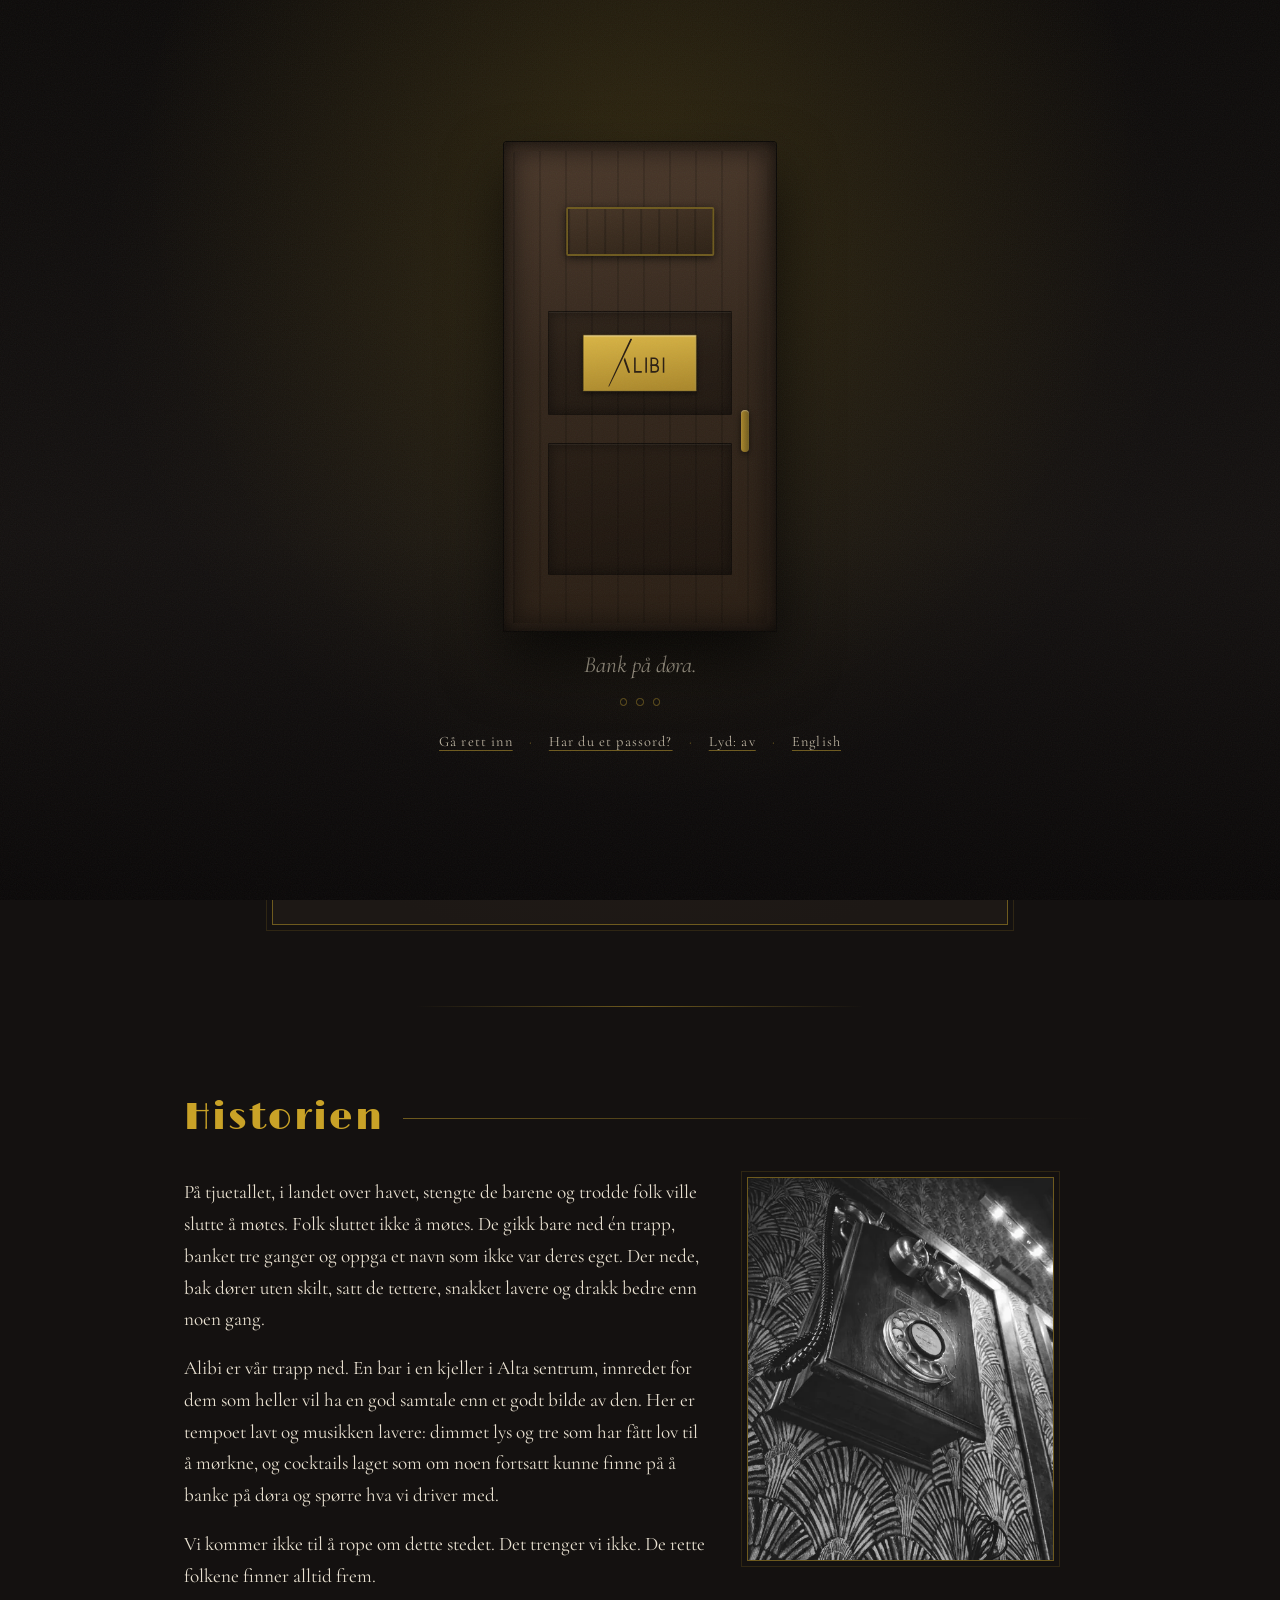
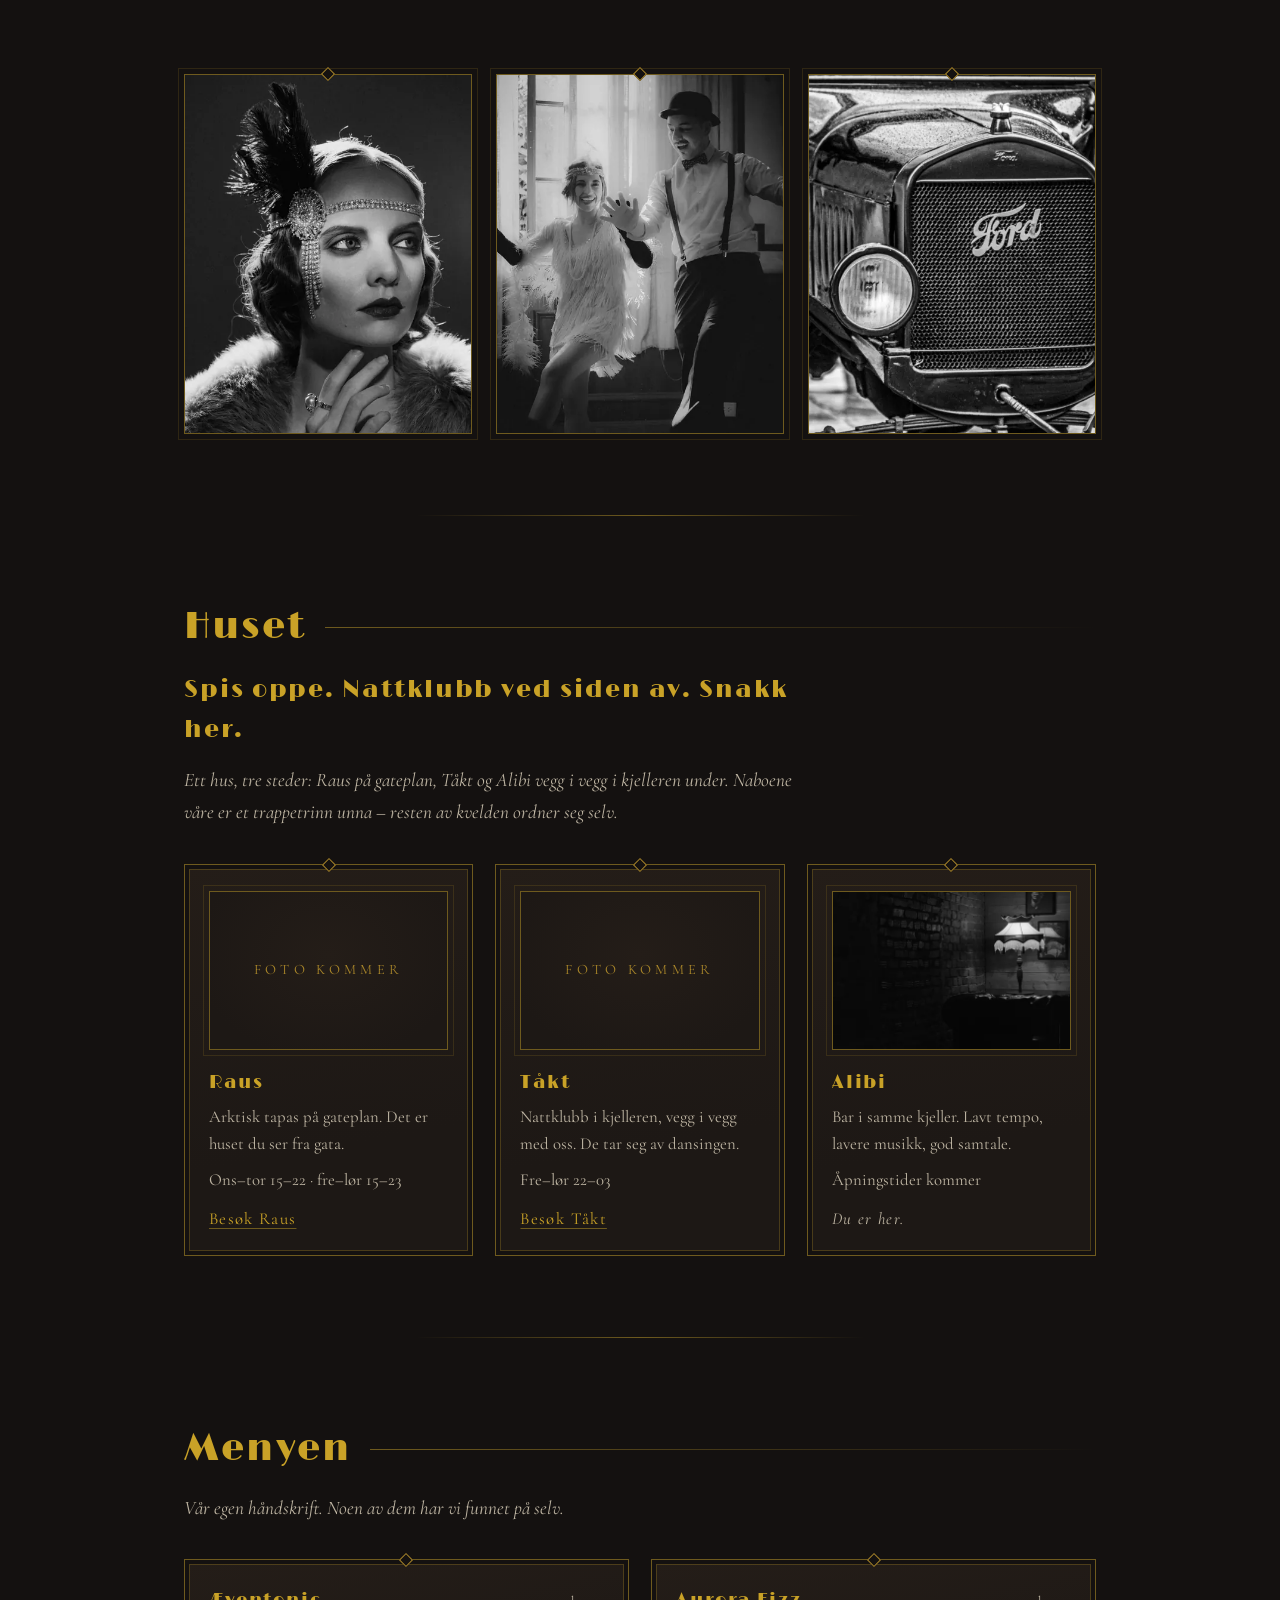
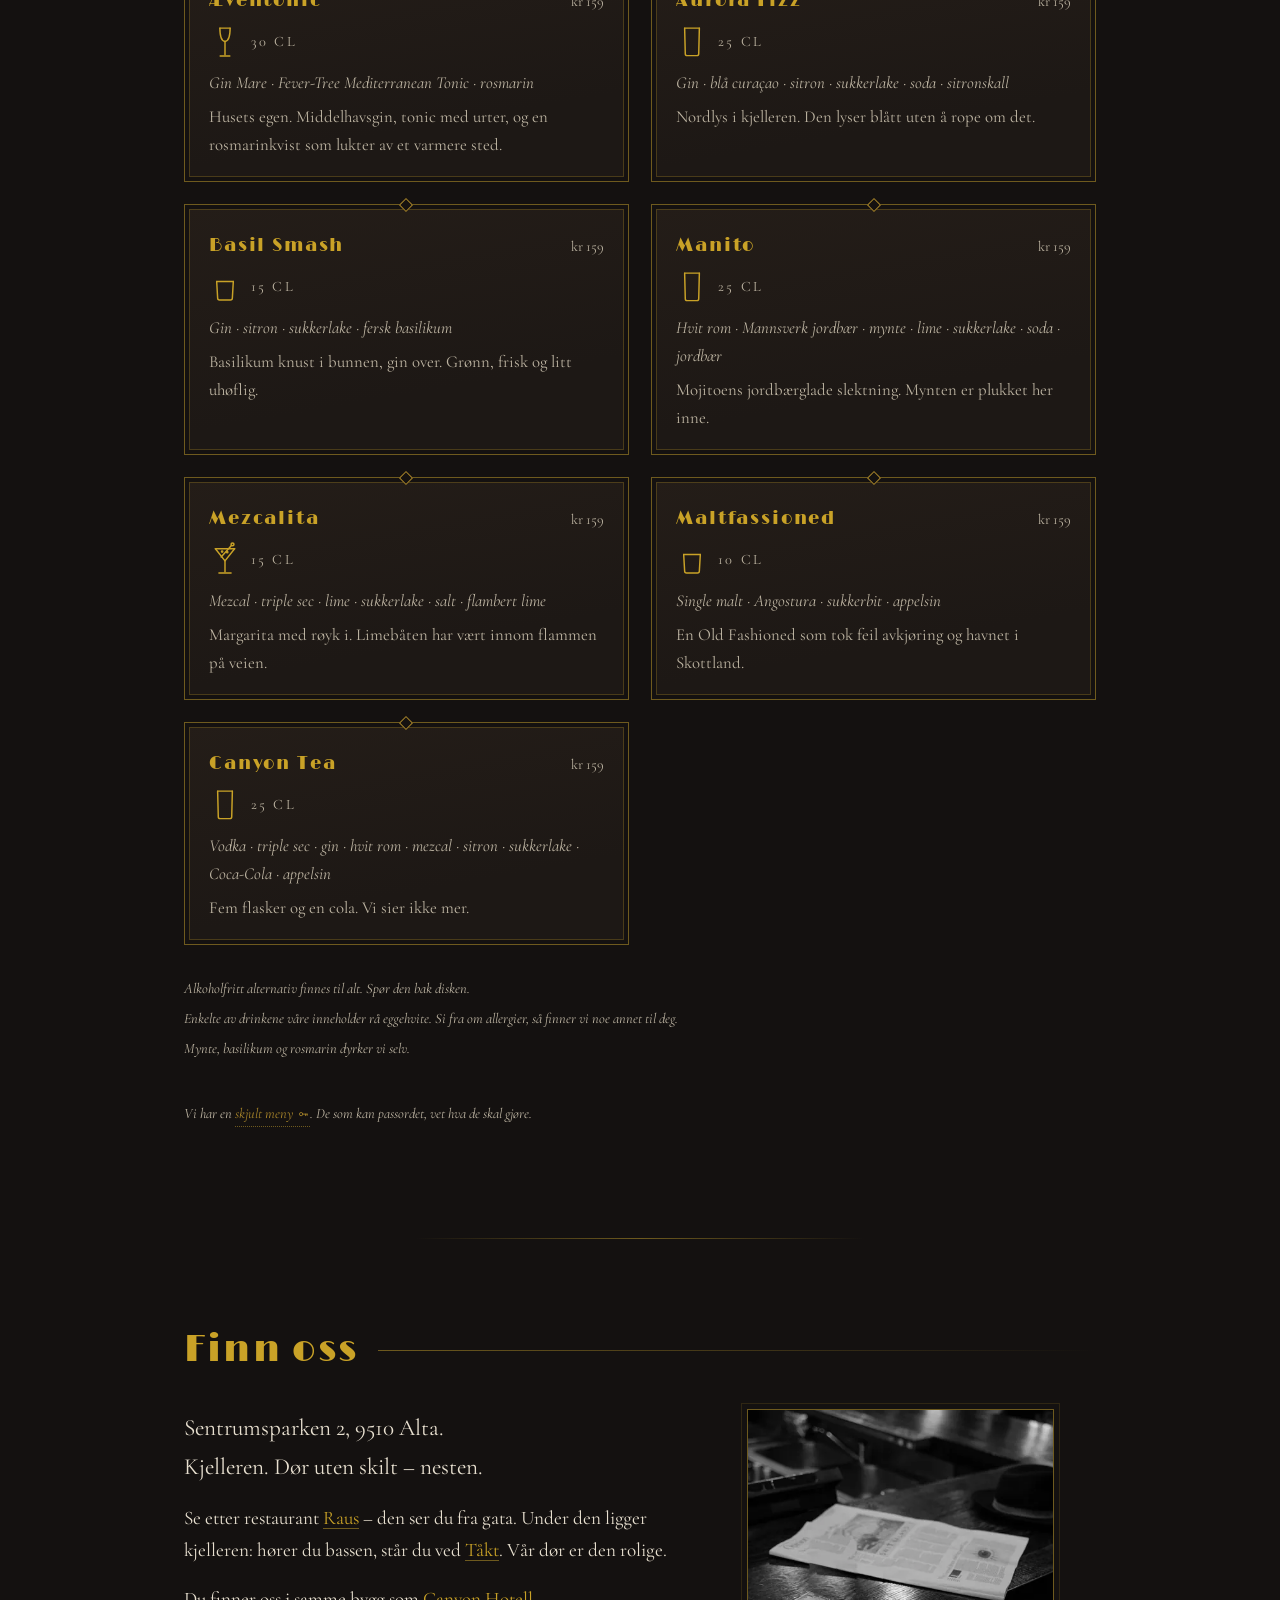
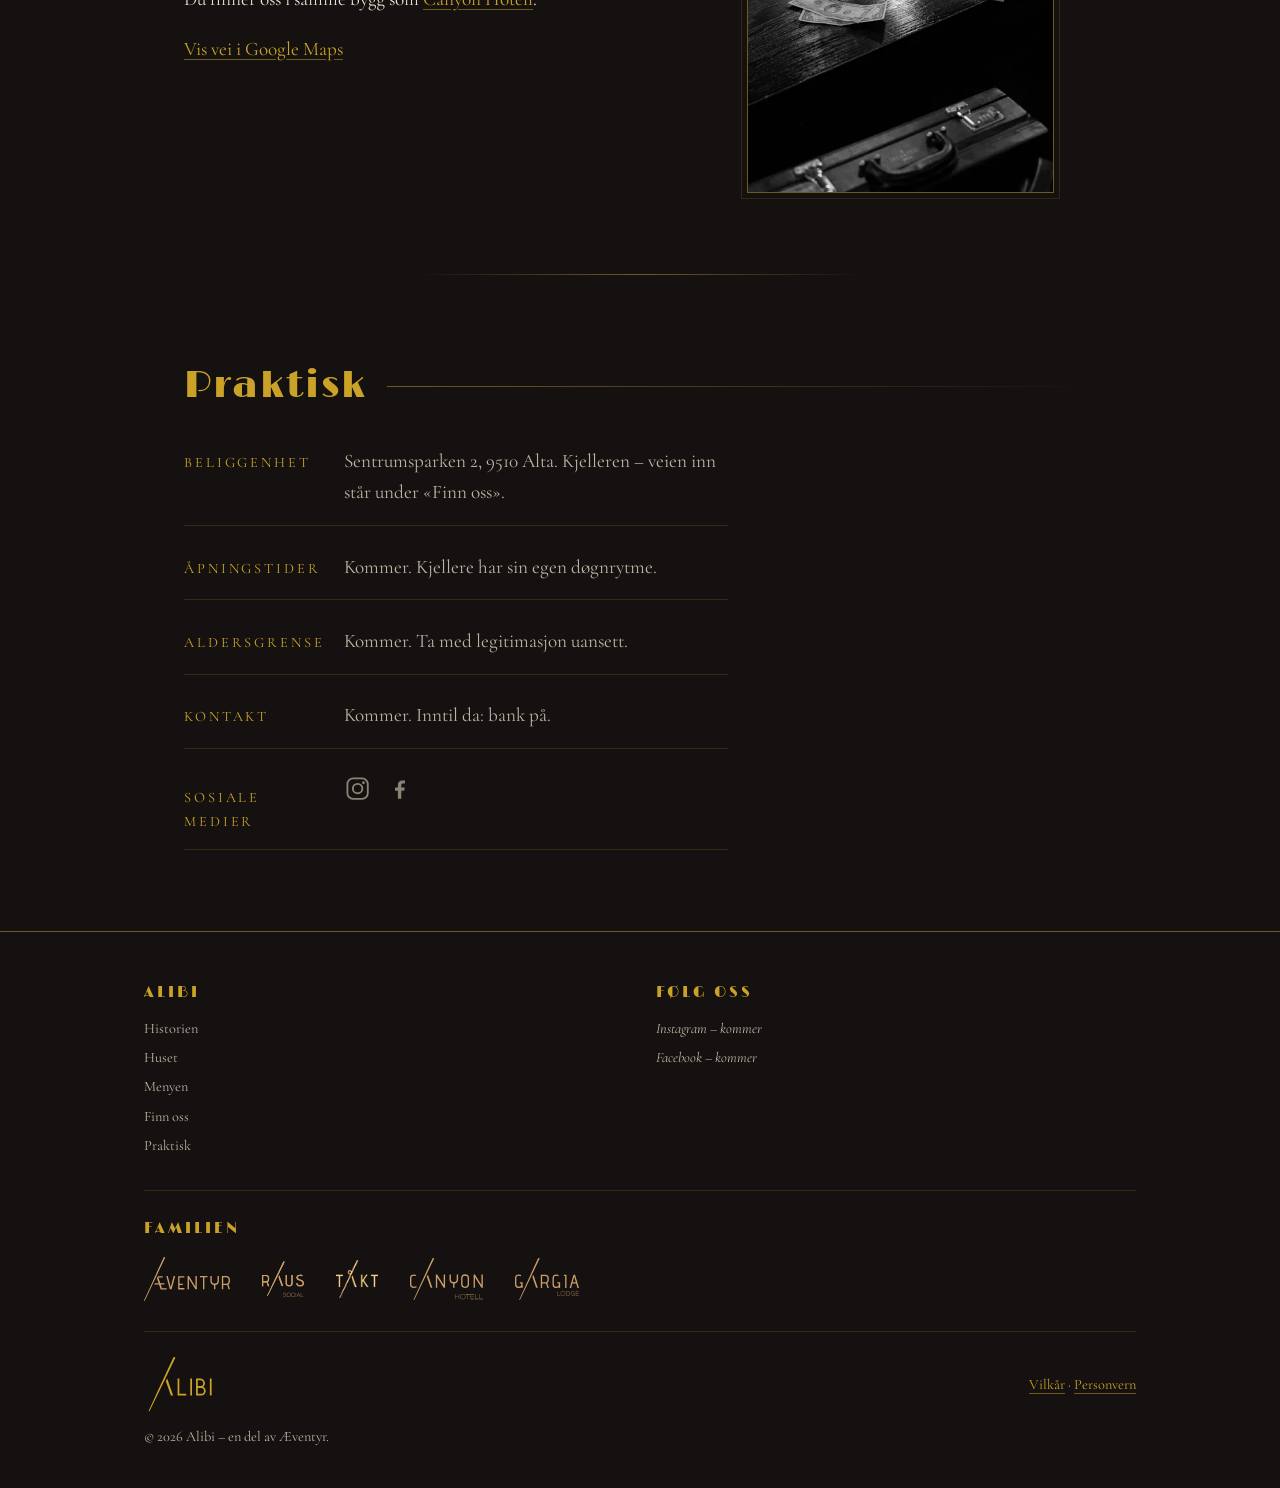
==== no/index.html @ f537f242 "feat: generator som bygger engelsk og norsk forside fra én mal og felles menyfil Ny struktur: tools/" ====
<!DOCTYPE html>
<html lang="nb">
<head>
  <meta charset="UTF-8">
  <meta name="viewport" content="width=device-width, initial-scale=1">
  <!-- GENERERT FIL – ikke rediger index.html eller no/index.html direkte.
       Tekst: tekst/nb.json og tekst/en.json. Meny: tekst/meny.json.
       Struktur: tools/mal.html. Bygg: python tools/bygg-sider.py -->
  <!-- PLACEHOLDER: fjernes ved lansering på ekte domene -->
  <meta name="robots" content="noindex">

  <title>Alibi – speakeasy i kjelleren, Alta</title>
  <meta name="description" content="Alibi er en speakeasy i en kjeller i Sentrumsparken 2, Alta. Cocktails, dimmet lys og mørknet tre. Bank på – det du ser her, blir mellom oss.">

  <!-- Språkvarianter – selvrefererende canonical + hreflang. Domenet ligger
       i tekst/felles.json (byttes ved lansering, TODO P2). -->
  <link rel="canonical" href="https://alibi-demo.vercel.app/no/">
  <link rel="alternate" hreflang="en" href="https://alibi-demo.vercel.app/">
  <link rel="alternate" hreflang="nb" href="https://alibi-demo.vercel.app/no/">
  <link rel="alternate" hreflang="x-default" href="https://alibi-demo.vercel.app/">

  <!-- Open Graph -->
  <meta property="og:type" content="website">
  <meta property="og:url" content="https://alibi-demo.vercel.app/no/">
  <meta property="og:title" content="Alibi – speakeasy i kjelleren, Alta">
  <meta property="og:description" content="En kjeller i Alta. En dør uten skilt – nesten. Bank på.">
  <meta property="og:locale" content="nb_NO">
  <meta property="og:locale:alternate" content="en_GB">
  <meta property="og:site_name" content="Alibi">
  <meta name="twitter:card" content="summary_large_image">
  <!-- PLACEHOLDER: og:image, canonical, hreflang og og:url bruker previewens
       domene («domene» i tekst/felles.json) – byttes til endelig domene ved
       lansering (TODO P2) -->
  <meta property="og:image" content="https://alibi-demo.vercel.app/assets/og-image.png">
  <meta property="og:image:width" content="1200">
  <meta property="og:image:height" content="630">
  <meta property="og:image:alt" content="Alibi-logoen i messing på mørk bunn, med teksten «Speakeasy i kjelleren · Alta»">
  <meta name="twitter:image" content="https://alibi-demo.vercel.app/assets/og-image.png">

  <link rel="icon" type="image/svg+xml" href="../assets/favicon.svg">
  <link rel="icon" type="image/png" sizes="32x32" href="../assets/favicon-32.png">
  <link rel="apple-touch-icon" sizes="180x180" href="../assets/apple-touch-icon.png">

  <!-- Fonter: Limelight (display) + Cormorant Garamond (brødtekst) –
       selvhostet i assets/fonts/. Preload kun de to som brukes over folden. -->
  <link rel="preload" href="../assets/fonts/limelight-400.woff2" as="font" type="font/woff2" crossorigin>
  <link rel="preload" href="../assets/fonts/cormorant-garamond-400.woff2" as="font" type="font/woff2" crossorigin>

  <link rel="stylesheet" href="../css/style.css">

  <!-- Hindrer at døra blinker forbi for besøkende som allerede er sluppet inn -->
  <script>
    if (sessionStorage.getItem('alibi-inne')) {
      document.documentElement.classList.add('inne');
    }
  </script>

  <!-- Tekstene JavaScript skriver ut (dør og skjult meny) – fra tekst/*.json -->
  <script id="alibi-tekst" type="application/json">{"bakromAapnet":"Du kan passordet. Den skjulte menyen er din.","feilPassord":"Det var ikke det.","lydPaa":"Lyd: på","lydAv":"Lyd: av","bank1":"En gang til.","bank2":"Én til …","fantOss":"Du fant oss.","somDuVil":"Som du vil.","velkommenTilbake":"Velkommen tilbake."}</script>

  <!-- PLACEHOLDER: adresse må bekreftes – se TODO P15. Gjelder «address» i
       JSON-LD-en under (JSON kan ikke bære kommentaren selv). Feil adresse her
       ender i Google Maps/Business – skal avklares FØR lansering. -->
  <!-- PLACEHOLDER: «sameAs» legges inn i JSON-LD-en når Alibis egne
       SoMe-kontoer finnes (se TODO P17) -->
  <script type="application/ld+json">
  {
    "@context": "https://schema.org",
    "@type": "BarOrPub",
    "name": "Alibi",
    "url": "https://alibi-demo.vercel.app/no/",
    "inLanguage": "nb",
    "description": "Speakeasy-bar i kjelleren under restaurant Raus i Alta sentrum, inspirert av forbudstidens USA.",
    "address": {
      "@type": "PostalAddress",
      "streetAddress": "Sentrumsparken 2",
      "postalCode": "9510",
      "addressLocality": "Alta",
      "addressCountry": "NO"
    },
    "containedInPlace": {
      "@type": "Hotel",
      "name": "Canyon Hotell",
      "url": "https://canyonhotell.no/nb"
    },
    "parentOrganization": {
      "@type": "Organization",
      "name": "Æventyr",
      "url": "https://aeventyr.no/nb/"
    },
    "servesCuisine": "Cocktails"
  }
  </script>

  <script src="../js/main.js" defer></script>
</head>
<body>

<!-- Glasstegningene til menyen – samme strekstil som Æventyr-ikonene og den
     trykte menyen. Definert én gang her, brukt med <use> i menykortene.
     display:none i stil, ikke hidden-attributtet – det gjelder ikke for
     SVG-elementer og lot blokka rendre som en tom boks over topplinja. -->
<svg style="display:none" aria-hidden="true" focusable="false" xmlns="http://www.w3.org/2000/svg">
  <symbol id="glass-vin" viewBox="0 0 100 120">
    <path d="M34,16 L66,16"/>
    <path d="M34,16 C34,38 37,57 50,58 C63,57 66,38 66,16"/>
    <path d="M50,58 L50,99"/>
    <path d="M35,103 L65,103"/>
  </symbol>
  <symbol id="glass-highball" viewBox="0 0 100 120">
    <path d="M27,16 L73,16"/>
    <path d="M27,16 L29,96 C29,100 32,102 35,102 L65,102 C68,102 71,100 71,96 L73,16"/>
  </symbol>
  <symbol id="glass-rocks" viewBox="0 0 100 120">
    <path d="M24,42 L76,42"/>
    <path d="M24,42 L27,94 C27,98 30,100 33,100 L67,100 C70,100 73,98 73,94 L76,42"/>
  </symbol>
  <symbol id="glass-margarita" viewBox="0 0 100 120">
    <path d="M20,24 L80,24"/>
    <path d="M20,24 L50,62 L80,24"/>
    <path d="M50,62 L50,96"/>
    <path d="M31,100 L69,100"/>
    <path d="M38,50 L70,14"/>
    <circle cx="73.5" cy="10.5" r="4.5"/>
    <circle cx="41" cy="33" r="1.9"/>
    <circle cx="57" cy="35" r="1.9"/>
  </symbol>
  <!-- Alibi-ordmerket (img/logo/alibi-logo.svg): gruppens A – én lang diagonal
       + kort høyre ben – og LIBI i samme strek. Brukes med <use> i topplinja,
       hero, dørskiltet og footeren; fargen styres av CSS via currentColor. -->
  <symbol id="alibi-ordmerke" viewBox="0 0 236.88 188.95">
    <g fill="currentColor"><path d="M19,188.06C49.27,128.47,78.77,64.92,108.64,3.35a1.46,1.46,0,0,0-.76-2L104.72.11c-.74-.29-1.88,0-2.62,1.52C72.77,63.42,42.27,131.16,16.29,186.81a1.48,1.48,0,0,0,.59,1.94h0A1.54,1.54,0,0,0,19,188.06Z"/><polygon points="93.43 134.01 101.24 134.01 80.6 74.46 75.98 84.18 93.43 134.01"/><path d="M116.70,74.69h6.09v59.22h-6.09ZM116.70,127.82h30.00v6.09h-30.00ZM160.70,74.69h6.09v59.22h-6.09Z"/><path fill-rule="evenodd" d="M180.79,74.69H195.26A16.53,16.53 0 0 1 195.26,107.75H180.79ZM186.88,80.78H195.26A10.44,10.44 0 0 1 195.26,101.66H186.88Z"/><path fill-rule="evenodd" d="M180.79,101.66H198.66A16.13,16.13 0 0 1 198.66,133.91H180.79ZM186.88,107.75H198.66A10.04,10.04 0 0 1 198.66,127.82H186.88Z"/><path d="M228.79,74.69h6.09v59.22h-6.09Z"/></g>
  </symbol>
  <!-- Flaggene til språkvelgeren: 16 × 12, dempede farger som passer paletten.
       Aldri alene – teksten (EN/NO, English/Norsk) står alltid ved siden av. -->
  <symbol id="flagg-gb" viewBox="0 0 16 12">
    <rect width="16" height="12" fill="#3b4a6b"/>
    <path d="M0,0 L16,12 M16,0 L0,12" stroke="#d9d2c4" stroke-width="2.4"/>
    <path d="M0,0 L16,12 M16,0 L0,12" stroke="#8a3a3f" stroke-width="0.8"/>
    <path d="M8,0 V12 M0,6 H16" stroke="#d9d2c4" stroke-width="4"/>
    <path d="M8,0 V12 M0,6 H16" stroke="#8a3a3f" stroke-width="2.2"/>
  </symbol>
  <symbol id="flagg-no" viewBox="0 0 16 12">
    <rect width="16" height="12" fill="#8a3a3f"/>
    <path d="M5.8,0 V12 M0,6 H16" stroke="#d9d2c4" stroke-width="3"/>
    <path d="M5.8,0 V12 M0,6 H16" stroke="#3b4a6b" stroke-width="1.5"/>
  </symbol>
</svg>

<a class="skip-lenke" href="#hoved">Hopp til innholdet</a>

<!-- ============================================================
     DØRA – inngangsscenen. Et overlay: alt innhold ligger bak i
     DOM-en og er crawlbart uansett. Vises kun én gang per besøk.
     ============================================================ -->
<div id="dora" class="dor-scene" data-state="lukket">
  <div class="dor-vegg">

    <div class="dor-ramme">
      <button type="button" id="dor-knapp" class="dor" aria-label="Bank på døra. Tre bank slipper deg inn.">
        <span class="dor-blad" aria-hidden="true">
          <!-- Dørluka med øyet bak -->
          <span class="luke">
            <span class="luke-aapning">
              <svg class="oye" viewBox="0 0 120 48" aria-hidden="true" focusable="false">
                <ellipse class="oye-hvitt" cx="60" cy="24" rx="46" ry="19"/>
                <g class="oye-iris-gruppe">
                  <circle class="oye-iris" cx="60" cy="24" r="13"/>
                  <circle class="oye-pupill" cx="60" cy="24" r="6"/>
                  <circle class="oye-glimt" cx="64" cy="20" r="2"/>
                </g>
                <path class="oye-lokk" d="M14 24 Q60 -14 106 24 Q60 10 14 24 Z"/>
              </svg>
            </span>
            <span class="luke-deksel"></span>
          </span>
          <!-- Dørfyllinger og håndtak -->
          <span class="dor-fylling dor-fylling-topp"></span>
          <span class="dor-fylling dor-fylling-bunn"></span>
          <!-- Messingskiltet: ordmerket gravert i plata, sentrert i det øvre feltet.
               Står etter fyllingene i DOM-en så det males oppå feltet (dekor – knappen har egen aria-label). -->
          <span class="dor-skilt"><svg class="ordmerke" viewBox="0 0 236.88 188.95" aria-hidden="true" focusable="false"><use href="#alibi-ordmerke"/></svg></span>
          <span class="dor-handtak"></span>
        </span>
      </button>

      <p class="dor-status" id="dor-status" role="status" aria-live="polite">Bank på døra.</p>

      <div class="bank-spor" aria-hidden="true">
        <span class="bank-prikk"></span><span class="bank-prikk"></span><span class="bank-prikk"></span>
      </div>
    </div>

    <div class="dor-valg">
      <a class="dor-hopp" id="gaa-rett-inn" href="#velkommen">Gå rett inn</a>
      <span class="dor-valg-skille" aria-hidden="true">·</span>
      <button type="button" class="dor-passord-knapp" id="passord-vis" aria-expanded="false" aria-controls="passord-felt-wrap">Har du et passord?</button>
      <span class="dor-valg-skille" aria-hidden="true">·</span>
      <button type="button" class="dor-lyd" id="lyd-knapp" aria-pressed="false">Lyd: av</button>
      <span class="dor-valg-skille" aria-hidden="true">·</span>
      <!-- Diskret språkbytte før man går inn – samme lagring som språkvelgeren i topplinja -->
      <a class="dor-hopp dor-sprak" href="/" hreflang="en" lang="en" data-sprak="en">English</a>
    </div>

    <!-- Easter egg: passordet «Æventyr» åpner døra umiddelbart -->
    <form class="passord-felt-wrap" id="passord-felt-wrap" hidden>
      <label class="sr-only" for="passord-felt">Passord</label>
      <input type="password" id="passord-felt" class="passord-input" autocomplete="off" spellcheck="false" placeholder="Hvisk det her …">
    </form>
  </div>
</div>

<header class="topplinje">
  <nav aria-label="Hovedmeny">
    <a class="topplinje-merke" href="#velkommen"><svg class="ordmerke" viewBox="0 0 236.88 188.95" role="img" aria-labelledby="ordmerke-topp"><title id="ordmerke-topp">Alibi</title><use href="#alibi-ordmerke"/></svg></a>
    <ul class="topplinje-lenker">
      <li><a href="#historien">Historien</a></li>
      <li><a href="#huset">Huset</a></li>
      <li><a href="#menyen">Menyen</a></li>
      <li><a href="#finn-oss">Finn oss</a></li>
      <li><a href="#praktisk">Praktisk</a></li>
    </ul>
    <!-- Stedsbytteren: resten av huset, ett blikk unna – samme mønster som søstersidene -->
    <ul class="topplinje-steder" aria-label="Resten av huset">
      <li><a href="https://raussocial.no/no" rel="noopener" target="_blank">Raus<span class="sr-only"> (åpnes i ny fane)</span></a></li>
      <li><a href="https://raussocial.no/no/takt" rel="noopener" target="_blank">Tåkt<span class="sr-only"> (åpnes i ny fane)</span></a></li>
    </ul>
    <!-- Språkvelgeren: <details> så den virker uten JS. JS lukker på Esc og
         klikk utenfor, og lagrer valget («alibi-sprak» i localStorage). -->
    <details class="sprak">
      <summary class="sprak-knapp"><span class="sr-only">Språk: </span><svg class="sprak-flagg" aria-hidden="true" focusable="false"><use href="#flagg-no"/></svg><span class="sprak-kode">NO</span><svg class="sprak-pil" viewBox="0 0 10 6" aria-hidden="true" focusable="false"><path d="M1,1 L5,5 L9,1" fill="none" stroke="currentColor" stroke-width="1.4" stroke-linecap="round" stroke-linejoin="round"/></svg></summary>
      <ul class="sprak-liste">
        <li><a href="/" hreflang="en" lang="en" data-sprak="en"><svg class="sprak-flagg" aria-hidden="true" focusable="false"><use href="#flagg-gb"/></svg>English</a></li>
        <li><a href="/no/" hreflang="nb" lang="nb" data-sprak="nb" aria-current="page"><svg class="sprak-flagg" aria-hidden="true" focusable="false"><use href="#flagg-no"/></svg>Norsk</a></li>
      </ul>
    </details>
  </nav>
</header>

<main id="hoved">

  <!-- ============ VELKOMMEN ============ -->
  <section id="velkommen" class="seksjon seksjon-velkommen">
    <p class="overtekst">Alta · kjelleren · siden i kveld</p>
    <h1 class="logotype" tabindex="-1"><svg class="ordmerke" viewBox="0 0 236.88 188.95" role="img" aria-labelledby="ordmerke-hero"><title id="ordmerke-hero">Alibi</title><use href="#alibi-ordmerke"/></svg></h1>
    <p class="velkomst-linje">Du fant oss. Det du ser her, blir mellom oss.</p>

    <!-- PLACEHOLDER: hero-video. Erstatt denne flaten med <video> når filen foreligger.
         Forventet fil: assets/hero.mp4 (se README for spesifikasjoner). -->
    <div class="medie-slot medie-slot-hero" role="img" aria-label="Plassholder for video fra lokalet">
      <span class="medie-slot-tekst">Film kommer</span>
    </div>
  </section>

  <hr class="skille" aria-hidden="true">

  <!-- ============ HISTORIEN ============ -->
  <section id="historien" class="seksjon">
    <h2>Historien</h2>
    <div class="to-spalter">
      <div class="prosa">
        <p>På tjuetallet, i landet over havet, stengte de barene og trodde folk ville slutte å møtes. Folk sluttet ikke å møtes. De gikk bare ned én trapp, banket tre ganger og oppga et navn som ikke var deres eget. Der nede, bak dører uten skilt, satt de tettere, snakket lavere og drakk bedre enn noen gang.</p>
        <p>Alibi er vår trapp ned. En bar i en kjeller i Alta sentrum, innredet for dem som heller vil ha en god samtale enn et godt bilde av den. Her er tempoet lavt og musikken lavere: dimmet lys og tre som har fått lov til å mørkne, og cocktails laget som om noen fortsatt kunne finne på å banke på døra og spørre hva vi driver med.</p>
        <p>Vi kommer ikke til å rope om dette stedet. Det trenger vi ikke. De rette folkene finner alltid frem.</p>
      </div>
      <!-- PLACEHOLDER: stemningsbilde (stock, Pexels), byttes med ekte foto av Alibi.
           Forventet fil: assets/interior-1.jpg (TODO P4). -->
      <figure class="medie-slot medie-slot-staaende medie-slot-foto">
        <picture>
          <source type="image/webp" srcset="../img/alibi-telefon-480.webp 480w, ../img/alibi-telefon-800.webp 800w" sizes="(max-width: 22rem) calc(100vw - 2.5rem), 19.2rem">
          <img src="../img/alibi-telefon-800.jpg" width="800" height="1000" alt="Gammel veggtelefon med nummerskive mot mønstret tapet" loading="lazy" decoding="async">
        </picture>
      </figure>
    </div>
  </section>

  <!-- ============ FOTOBÅND – pusterom mellom Historien og Huset (ingen overskrift, ikke i navigasjonen) ============ -->
  <!-- PLACEHOLDER: stemningsbilde (stock), byttes med ekte foto av Alibi -->
  <div class="fotoband">
    <div class="fotoband-rull" tabindex="0" role="region" aria-label="Stemningsbilder">
      <ul class="fotoband-liste">
        <li>
          <figure class="medie-slot medie-slot-foto fotoband-bilde">
            <picture>
              <source type="image/webp" srcset="../img/alibi-dame-480.webp 480w, ../img/alibi-dame-640.webp 640w, ../img/alibi-dame-800.webp 800w" sizes="(min-width: 62.5rem) 18rem, (min-width: 46rem) calc((92vw - 3rem) / 3), 75vw">
              <img src="../img/alibi-dame-800.jpg" width="800" height="1000" alt="Kvinne i 1920-tallsantrekk med fjær og pannebånd" loading="lazy" decoding="async">
            </picture>
          </figure>
        </li>
        <li>
          <figure class="medie-slot medie-slot-foto fotoband-bilde">
            <picture>
              <source type="image/webp" srcset="../img/alibi-par-dans-480.webp 480w, ../img/alibi-par-dans-640.webp 640w, ../img/alibi-par-dans-800.webp 800w" sizes="(min-width: 62.5rem) 18rem, (min-width: 46rem) calc((92vw - 3rem) / 3), 75vw">
              <img src="../img/alibi-par-dans-800.jpg" width="800" height="1000" alt="Et par i 1920-tallsklær som danser" loading="lazy" decoding="async">
            </picture>
          </figure>
        </li>
        <li>
          <figure class="medie-slot medie-slot-foto fotoband-bilde">
            <picture>
              <source type="image/webp" srcset="../img/alibi-ford-480.webp 480w, ../img/alibi-ford-640.webp 640w, ../img/alibi-ford-800.webp 800w" sizes="(min-width: 62.5rem) 18rem, (min-width: 46rem) calc((92vw - 3rem) / 3), 75vw">
              <img src="../img/alibi-ford-800.jpg" width="800" height="1000" alt="Veteranbil fra 1920-tallet sett forfra" loading="lazy" decoding="async">
            </picture>
          </figure>
        </li>
      </ul>
    </div>
  </div>

  <hr class="skille" aria-hidden="true">

  <!-- ============ HUSET – familien: Raus, Tåkt og oss ============ -->
  <section id="huset" class="seksjon">
    <h2>Huset</h2>
    <p class="huset-motto">Spis oppe. Nattklubb ved siden av. Snakk her.</p>
    <p class="seksjon-ingress">Ett hus, tre steder: Raus på gateplan, Tåkt og Alibi vegg i vegg i kjelleren under. Naboene våre er et trappetrinn unna – resten av kvelden ordner seg selv.</p>

    <ul class="meny-liste hus-liste">
      <li class="meny-kort hus-kort">
        <div class="meny-kort-indre">
          <!-- PLACEHOLDER: foto av Raus (fasade eller lokale). Forventet fil: assets/raus.jpg – se TODO P16. Ikke hotlink fra aeventyr-CDN. -->
          <div class="medie-slot medie-slot-hus" role="img" aria-label="Plassholder for foto av Raus">
            <span class="medie-slot-tekst">Foto kommer</span>
          </div>
          <h3>Raus</h3>
          <p>Arktisk tapas på gateplan. Det er huset du ser fra gata.</p>
          <p class="hus-fakta">Ons–tor 15–22 · fre–lør 15–23</p>
          <p class="hus-handling"><a class="tekstlenke" href="https://raussocial.no/no" rel="noopener" target="_blank">Besøk Raus<span class="sr-only"> (åpnes i ny fane)</span></a></p>
        </div>
      </li>
      <li class="meny-kort hus-kort">
        <div class="meny-kort-indre">
          <!-- PLACEHOLDER: foto av Tåkt (dansegulv eller inngang). Forventet fil: assets/taakt.jpg – se TODO P16. Ikke hotlink fra aeventyr-CDN. -->
          <div class="medie-slot medie-slot-hus" role="img" aria-label="Plassholder for foto av Tåkt">
            <span class="medie-slot-tekst">Foto kommer</span>
          </div>
          <h3>Tåkt</h3>
          <p>Nattklubb i kjelleren, vegg i vegg med oss. De tar seg av dansingen.</p>
          <p class="hus-fakta">Fre–lør 22–03</p>
          <p class="hus-handling"><a class="tekstlenke" href="https://raussocial.no/no/takt" rel="noopener" target="_blank">Besøk Tåkt<span class="sr-only"> (åpnes i ny fane)</span></a></p>
        </div>
      </li>
      <li class="meny-kort hus-kort hus-kort-her">
        <div class="meny-kort-indre">
          <!-- PLACEHOLDER: stemningsbilde (stock, Pexels), byttes med ekte foto av Alibi (TODO P16). -->
          <figure class="medie-slot medie-slot-hus medie-slot-foto">
            <picture>
              <source type="image/webp" srcset="../img/alibi-lampe-480.webp 480w, ../img/alibi-lampe-800.webp 800w" sizes="(min-width: 46rem) 15rem, calc(100vw - 5.7rem)">
              <img src="../img/alibi-lampe-800.jpg" width="800" height="533" alt="Bordlampe med frynser som lyser opp et hjørne med murvegg og skinnsofa" loading="lazy" decoding="async">
            </picture>
          </figure>
          <h3>Alibi</h3>
          <p>Bar i samme kjeller. Lavt tempo, lavere musikk, god samtale.</p>
          <p class="hus-fakta">Åpningstider kommer</p>
          <p class="hus-handling"><span class="hus-her" aria-current="page">Du er her.</span></p>
        </div>
      </li>
    </ul>
  </section>

  <hr class="skille" aria-hidden="true">

  <!-- ============ MENYEN – kortene genereres fra tekst/meny.json ============ -->
  <section id="menyen" class="seksjon">
    <h2>Menyen</h2>
    <p class="seksjon-ingress">Vår egen håndskrift. Noen av dem har vi funnet på selv.</p>

    <!-- PLACEHOLDER: prisene er midlertidig satt til 159 på alle kort i tekst/meny.json – byttes med reelle priser når de leveres (TODO P5) -->
    <ul class="meny-liste">
      <li class="meny-kort">
        <div class="meny-kort-indre">
          <div class="meny-kort-topp"><h3>Æventonic</h3><span class="meny-pris">kr 159</span></div>
          <div class="meny-glass">
            <svg class="glass-ikon" viewBox="0 0 100 120" fill="none" stroke="currentColor" stroke-width="4.6" stroke-linecap="round" stroke-linejoin="round" aria-hidden="true" focusable="false"><use href="#glass-vin"/></svg>
            <span class="meny-glass-tekst">30 cl</span>
          </div>
          <p class="meny-ingredienser">Gin Mare · Fever-Tree Mediterranean Tonic · rosmarin</p>
          <p>Husets egen. Middelhavsgin, tonic med urter, og en rosmarinkvist som lukter av et varmere sted.</p>
        </div>
      </li>
      <li class="meny-kort">
        <div class="meny-kort-indre">
          <div class="meny-kort-topp"><h3>Aurora Fizz</h3><span class="meny-pris">kr 159</span></div>
          <div class="meny-glass">
            <svg class="glass-ikon" viewBox="0 0 100 120" fill="none" stroke="currentColor" stroke-width="4.6" stroke-linecap="round" stroke-linejoin="round" aria-hidden="true" focusable="false"><use href="#glass-highball"/></svg>
            <span class="meny-glass-tekst">25 cl</span>
          </div>
          <p class="meny-ingredienser">Gin · blå curaçao · sitron · sukkerlake · soda · sitronskall</p>
          <p>Nordlys i kjelleren. Den lyser blått uten å rope om det.</p>
        </div>
      </li>
      <li class="meny-kort">
        <div class="meny-kort-indre">
          <div class="meny-kort-topp"><h3>Basil Smash</h3><span class="meny-pris">kr 159</span></div>
          <div class="meny-glass">
            <svg class="glass-ikon" viewBox="0 0 100 120" fill="none" stroke="currentColor" stroke-width="4.6" stroke-linecap="round" stroke-linejoin="round" aria-hidden="true" focusable="false"><use href="#glass-rocks"/></svg>
            <span class="meny-glass-tekst">15 cl</span>
          </div>
          <p class="meny-ingredienser">Gin · sitron · sukkerlake · fersk basilikum</p>
          <p>Basilikum knust i bunnen, gin over. Grønn, frisk og litt uhøflig.</p>
        </div>
      </li>
      <li class="meny-kort">
        <div class="meny-kort-indre">
          <div class="meny-kort-topp"><h3>Manito</h3><span class="meny-pris">kr 159</span></div>
          <div class="meny-glass">
            <svg class="glass-ikon" viewBox="0 0 100 120" fill="none" stroke="currentColor" stroke-width="4.6" stroke-linecap="round" stroke-linejoin="round" aria-hidden="true" focusable="false"><use href="#glass-highball"/></svg>
            <span class="meny-glass-tekst">25 cl</span>
          </div>
          <p class="meny-ingredienser">Hvit rom · Mannsverk jordbær · mynte · lime · sukkerlake · soda · jordbær</p>
          <p>Mojitoens jordbærglade slektning. Mynten er plukket her inne.</p>
        </div>
      </li>
      <li class="meny-kort">
        <div class="meny-kort-indre">
          <div class="meny-kort-topp"><h3>Mezcalita</h3><span class="meny-pris">kr 159</span></div>
          <div class="meny-glass">
            <svg class="glass-ikon" viewBox="0 0 100 120" fill="none" stroke="currentColor" stroke-width="4.6" stroke-linecap="round" stroke-linejoin="round" aria-hidden="true" focusable="false"><use href="#glass-margarita"/></svg>
            <span class="meny-glass-tekst">15 cl</span>
          </div>
          <p class="meny-ingredienser">Mezcal · triple sec · lime · sukkerlake · salt · flambert lime</p>
          <p>Margarita med røyk i. Limebåten har vært innom flammen på veien.</p>
        </div>
      </li>
      <li class="meny-kort">
        <div class="meny-kort-indre">
          <div class="meny-kort-topp"><h3>Maltfassioned</h3><span class="meny-pris">kr 159</span></div>
          <div class="meny-glass">
            <svg class="glass-ikon" viewBox="0 0 100 120" fill="none" stroke="currentColor" stroke-width="4.6" stroke-linecap="round" stroke-linejoin="round" aria-hidden="true" focusable="false"><use href="#glass-rocks"/></svg>
            <span class="meny-glass-tekst">10 cl</span>
          </div>
          <p class="meny-ingredienser">Single malt · Angostura · sukkerbit · appelsin</p>
          <p>En Old Fashioned som tok feil avkjøring og havnet i Skottland.</p>
        </div>
      </li>
      <li class="meny-kort">
        <div class="meny-kort-indre">
          <div class="meny-kort-topp"><h3>Canyon Tea</h3><span class="meny-pris">kr 159</span></div>
          <div class="meny-glass">
            <svg class="glass-ikon" viewBox="0 0 100 120" fill="none" stroke="currentColor" stroke-width="4.6" stroke-linecap="round" stroke-linejoin="round" aria-hidden="true" focusable="false"><use href="#glass-highball"/></svg>
            <span class="meny-glass-tekst">25 cl</span>
          </div>
          <p class="meny-ingredienser">Vodka · triple sec · gin · hvit rom · mezcal · sitron · sukkerlake · Coca-Cola · appelsin</p>
          <p>Fem flasker og en cola. Vi sier ikke mer.</p>
        </div>
      </li>
    </ul>
    <p class="meny-fotnote">Alkoholfritt alternativ finnes til alt. Spør den bak disken.</p>
    <!-- Allergilinja er formulert generelt med vilje: den dekker Adventure i
         Bakrommet uten å røpe hva som ligger der. Skal stå synlig uten opplåsing. -->
    <p class="meny-fotnote">Enkelte av drinkene våre inneholder rå eggehvite. Si fra om allergier, så finner vi noe annet til deg.</p>
    <p class="meny-fotnote">Mynte, basilikum og rosmarin dyrker vi selv.</p>

    <!-- ============ BAKROMMET (på siden: «den skjulte menyen») – skjult til passordet er gitt ============ -->
    <div class="bakrom-inngang">
      <p class="bakrom-linje" id="bakrom-linje">Vi har en
        <button type="button" id="bakrom-utloser" class="bakrom-utloser" aria-expanded="false" aria-controls="bakrom-laas">skjult meny<svg class="nokkel" viewBox="0 0 24 24" aria-hidden="true" focusable="false"><circle cx="8" cy="12" r="3.2" fill="none" stroke="currentColor" stroke-width="1.7"/><path d="M11.2 12H20M16.8 12v3M20 12v2.4" fill="none" stroke="currentColor" stroke-width="1.7" stroke-linecap="round"/></svg></button>.
        De som kan passordet, vet hva de skal gjøre.</p>
      <form id="bakrom-laas" class="bakrom-laas" hidden>
        <label class="sr-only" for="bakrom-felt">Passord til den skjulte menyen</label>
        <input type="password" id="bakrom-felt" class="passord-input" autocomplete="off" spellcheck="false" placeholder="Hvisk det her òg …">
      </form>
      <p class="bakrom-status" id="bakrom-status" role="status" aria-live="polite"></p>
    </div>

    <div id="bakrommet" class="bakrom" hidden>
      <h3 class="bakrom-tittel" tabindex="-1">Den skjulte menyen</h3>
      <p class="seksjon-ingress">To til, for deg som spurte pent. Dette står ikke på menyen, for dette er ikke menyen.</p>
      <!-- PLACEHOLDER: prisene er midlertidig satt til 159 på alle kort i tekst/meny.json – byttes med reelle priser når de leveres (TODO P5) -->
      <!-- PLACEHOLDER: glass og mengde mangler for Bakroms-drinkene – ikke oppgitt
           av eierne, derfor ingen glasstegning eller cl-linje her ennå (TODO P18).
           Sett «glass» og «cl» i tekst/meny.json når de kommer, så genereres linja. -->
      <ul class="meny-liste bakrom-liste">
        <li class="meny-kort meny-kort-invers">
          <div class="meny-kort-indre">
            <div class="meny-kort-topp"><h4>Mandaquiri</h4><span class="meny-pris">kr 159</span></div>
            <p class="meny-ingredienser">Hvit rom · Mannsverk jordbær · lime</p>
            <p>Daiquiri, men rød. Kort, kald og rett på sak.</p>
          </div>
        </li>
        <li class="meny-kort meny-kort-invers">
          <div class="meny-kort-indre">
            <div class="meny-kort-topp"><h4>Adventure</h4><span class="meny-pris">kr 159</span></div>
            <p class="meny-ingredienser">Gin · triple sec · lime · eggehvite</p>
            <p>Ristet til skummet legger seg som et lokk. Ser uskyldig ut.</p>
          </div>
        </li>
      </ul>
    </div>
  </section>

  <hr class="skille" aria-hidden="true">

  <!-- ============ FINN OSS ============ -->
  <section id="finn-oss" class="seksjon">
    <h2>Finn oss</h2>
    <div class="to-spalter">
      <div class="prosa">
        <!-- PLACEHOLDER: adresse må bekreftes – se TODO P15 (Raus/Tåkt oppgir Markedsgata 6) -->
        <p class="adresse-linje">Sentrumsparken 2, 9510 Alta.<br>Kjelleren. Dør uten skilt – nesten.</p>
        <p>Se etter restaurant <a class="soster-lenke" href="https://raussocial.no/no" rel="noopener" target="_blank">Raus<span class="sr-only"> (åpnes i ny fane)</span></a> – den ser du fra gata. Under den ligger kjelleren: hører du bassen, står du ved <a class="soster-lenke" href="https://raussocial.no/no/takt" rel="noopener" target="_blank">Tåkt<span class="sr-only"> (åpnes i ny fane)</span></a>. Vår dør er den rolige.</p>
        <p>Du finner oss i samme bygg som <a class="soster-lenke" href="https://canyonhotell.no/nb" rel="noopener" target="_blank">Canyon Hotell<span class="sr-only"> (åpnes i ny fane)</span></a>.</p>
        <p><a class="tekstlenke" href="https://maps.google.com/?q=Sentrumsparken+2,+9510+Alta" rel="noopener" target="_blank">Vis vei i Google Maps<span class="sr-only"> (åpnes i ny fane)</span></a></p>
      </div>
      <!-- PLACEHOLDER: stemningsbilde (stock, Pexels), byttes med ekte foto av inngangen.
           Forventet fil: assets/inngang.jpg (TODO P7). -->
      <figure class="medie-slot medie-slot-staaende medie-slot-foto">
        <picture>
          <source type="image/webp" srcset="../img/alibi-bardisk-480.webp 480w, ../img/alibi-bardisk-800.webp 800w" sizes="(max-width: 22rem) calc(100vw - 2.5rem), 19.2rem">
          <img src="../img/alibi-bardisk-800.jpg" width="800" height="1000" alt="Bardisk i mørkt tre med en avis, noen sedler og en hatt" loading="lazy" decoding="async">
        </picture>
      </figure>
    </div>
  </section>

  <hr class="skille" aria-hidden="true">

  <!-- ============ PRAKTISK ============ -->
  <section id="praktisk" class="seksjon">
    <h2>Praktisk</h2>
    <!-- Fast rekkefølge etter husets mønster (Raus/Tåkt):
         Beliggenhet, Åpningstider, Aldersgrense, Kontakt, Sosiale medier -->
    <dl class="praktisk-liste">
      <div class="praktisk-rad">
        <dt>Beliggenhet</dt>
        <!-- PLACEHOLDER: adresse må bekreftes – se TODO P15 -->
        <dd>Sentrumsparken 2, 9510 Alta. Kjelleren – veien inn står under «Finn oss».</dd>
      </div>
      <div class="praktisk-rad">
        <dt>Åpningstider</dt>
        <!-- PLACEHOLDER: erstattes med reelle åpningstider -->
        <dd>Kommer. Kjellere har sin egen døgnrytme.</dd>
      </div>
      <div class="praktisk-rad">
        <dt>Aldersgrense</dt>
        <!-- PLACEHOLDER: erstattes med reell aldersgrense -->
        <dd>Kommer. Ta med legitimasjon uansett.</dd>
      </div>
      <div class="praktisk-rad">
        <dt>Kontakt</dt>
        <!-- PLACEHOLDER: erstattes med e-post/telefon -->
        <dd>Kommer. Inntil da: bank på.</dd>
      </div>
      <div class="praktisk-rad">
        <dt>Sosiale medier</dt>
        <dd>
          <!-- PLACEHOLDER: sosiale medier. Bytt <span> til <a href="…"> når kontoene er klare. -->
          <span class="some-ikon" aria-label="Instagram (kommer)">
            <svg viewBox="0 0 24 24" aria-hidden="true" focusable="false"><rect x="3" y="3" width="18" height="18" rx="5" fill="none" stroke="currentColor" stroke-width="1.6"/><circle cx="12" cy="12" r="4.2" fill="none" stroke="currentColor" stroke-width="1.6"/><circle cx="17.2" cy="6.8" r="1.2" fill="currentColor"/></svg>
          </span>
          <span class="some-ikon" aria-label="Facebook (kommer)">
            <svg viewBox="0 0 24 24" aria-hidden="true" focusable="false"><path d="M13.5 21v-7h2.6l.4-3h-3V9.1c0-.9.3-1.5 1.6-1.5H16.7V4.9c-.3 0-1.2-.1-2.3-.1-2.3 0-3.9 1.4-3.9 4V11H8v3h2.5v7z" fill="currentColor"/></svg>
          </span>
        </dd>
      </div>
    </dl>
  </section>

</main>

<footer class="bunn">
  <div class="bunn-spalter">
    <nav class="bunn-spalte" aria-label="Innholdet på siden">
      <h2 class="bunn-tittel">Alibi</h2>
      <ul>
        <li><a href="#historien">Historien</a></li>
        <li><a href="#huset">Huset</a></li>
        <li><a href="#menyen">Menyen</a></li>
        <li><a href="#finn-oss">Finn oss</a></li>
        <li><a href="#praktisk">Praktisk</a></li>
      </ul>
    </nav>
    <div class="bunn-spalte">
      <h2 class="bunn-tittel">Følg oss</h2>
      <!-- PLACEHOLDER: Alibis egne SoMe-kontoer (se TODO P17). Bytt <span> til <a>
           når de finnes – ikke lenk til Raus' eller Tåkts kontoer som om de var våre. -->
      <ul>
        <li><span class="bunn-kommer">Instagram – kommer</span></li>
        <li><span class="bunn-kommer">Facebook – kommer</span></li>
      </ul>
    </div>
  </div>
  <!-- Søsterstedene som logoer, i stedenes egen gull (#ca9e67) – ikke Alibis
       messing (beslutning #13/#24). <img>, ikke inline: det er andres merker. -->
  <nav class="bunn-familie" aria-label="Søsterstedene i Æventyr">
    <h2 class="bunn-tittel">Familien</h2>
    <ul class="bunn-logoer">
      <li><a href="https://aeventyr.no/nb/" rel="noopener" target="_blank"><img class="logo-aeventyr" src="../img/logo/aeventyr.svg" alt="Æventyr" width="377" height="189" loading="lazy" decoding="async"><span class="sr-only"> (åpnes i ny fane)</span></a></li>
      <li><a href="https://raussocial.no/no" rel="noopener" target="_blank"><img class="logo-raus" src="../img/logo/raus.svg" alt="Raus Social" width="434" height="382" loading="lazy" decoding="async"><span class="sr-only"> (åpnes i ny fane)</span></a></li>
      <li><a href="https://raussocial.no/no/takt" rel="noopener" target="_blank"><img class="logo-taakt" src="../img/logo/taakt-1x.webp" srcset="../img/logo/taakt-1x.webp 1x, ../img/logo/taakt-2x.webp 2x" alt="Tåkt" width="53" height="48" loading="lazy" decoding="async"><span class="sr-only"> (åpnes i ny fane)</span></a></li>
      <li><a href="https://canyonhotell.no/nb" rel="noopener" target="_blank"><img class="logo-canyon" src="../img/logo/canyon.svg" alt="Canyon Hotell" width="330" height="189" loading="lazy" decoding="async"><span class="sr-only"> (åpnes i ny fane)</span></a></li>
      <li><a href="https://gargialodge.no/nb/winter" rel="noopener" target="_blank"><img class="logo-gargia" src="../img/logo/gargia.svg" alt="Gargia Lodge" width="670" height="432" loading="lazy" decoding="async"><span class="sr-only"> (åpnes i ny fane)</span></a></li>
    </ul>
  </nav>
  <div class="bunn-linje">
    <p class="bunn-merke"><a class="bunn-alibi" href="#velkommen"><svg class="ordmerke" viewBox="0 0 236.88 188.95" role="img" aria-labelledby="ordmerke-bunn"><title id="ordmerke-bunn">Alibi</title><use href="#alibi-ordmerke"/></svg><span class="sr-only"> – til toppen</span></a></p>
    <p class="bunn-jus">
      <a class="tekstlenke" href="https://raussocial.no/no/terms" rel="noopener" target="_blank">Vilkår<span class="sr-only"> (åpnes i ny fane)</span></a>
      <span aria-hidden="true">·</span>
      <a class="tekstlenke" href="https://raussocial.no/no/privacy" rel="noopener" target="_blank">Personvern<span class="sr-only"> (åpnes i ny fane)</span></a>
    </p>
  </div>
  <p class="bunn-c">© 2026 Alibi – en del av Æventyr.</p>
</footer>

</body>
</html>
---- css/style.css ----
/* ==========================================================================
   ALIBI – speakeasy i Alta
   Palett og typografi styres av variablene under. Innhold som skal byttes
   ut er merket med PLACEHOLDER i index.html.
   ========================================================================== */

/* ---------- Selvhostede fonter (SIL OFL – se assets/fonts/LICENSE.txt) ----------
   Kun woff2, latin-subset (dekker æ/ø/å). Vektene 500/600 er deklarert,
   men lastes bare hvis CSS-en faktisk tar dem i bruk. */

@font-face {
  font-family: "Limelight";
  font-style: normal;
  font-weight: 400;
  font-display: swap;
  src: url("../assets/fonts/limelight-400.woff2") format("woff2");
}

@font-face {
  font-family: "Cormorant Garamond";
  font-style: normal;
  font-weight: 400;
  font-display: swap;
  src: url("../assets/fonts/cormorant-garamond-400.woff2") format("woff2");
}

@font-face {
  font-family: "Cormorant Garamond";
  font-style: italic;
  font-weight: 400;
  font-display: swap;
  src: url("../assets/fonts/cormorant-garamond-400-italic.woff2") format("woff2");
}

@font-face {
  font-family: "Cormorant Garamond";
  font-style: normal;
  font-weight: 500;
  font-display: swap;
  src: url("../assets/fonts/cormorant-garamond-500.woff2") format("woff2");
}

@font-face {
  font-family: "Cormorant Garamond";
  font-style: normal;
  font-weight: 600;
  font-display: swap;
  src: url("../assets/fonts/cormorant-garamond-600.woff2") format("woff2");
}

:root {
  /* Palett */
  --brunsort: #141110;
  --brunsort-lys: #1d1815;
  --brunsort-panel: #241d18;
  --messing: #c9a227;
  --messing-dus: #a9862a;
  --messing-morket: #6e5a1e;
  --oksblod: #5e1f24;
  --oksblod-dyp: #3d1417;
  --roykgronn: #3a4a3f;
  --kritt: #e8e0d0;
  --kritt-dus: #bdb4a2;

  /* Typografi */
  --font-display: "Limelight", "Georgia", serif;
  --font-tekst: "Cormorant Garamond", "Georgia", serif;

  /* Skala */
  --tekst-s: 0.9rem;
  --tekst-m: 1.2rem;
  --tekst-l: 1.45rem;
  --tekst-xl: clamp(1.6rem, 4vw, 2.3rem);

  --maks-bredde: 62rem;
  --luft: clamp(1.25rem, 4vw, 2.5rem);
}

/* ---------- Grunnlag ---------- */

* { box-sizing: border-box; margin: 0; padding: 0; }

html { scroll-behavior: smooth; }

body {
  background-color: var(--brunsort);
  color: var(--kritt);
  font-family: var(--font-tekst);
  font-size: var(--tekst-m);
  line-height: 1.65;
  -webkit-font-smoothing: antialiased;
}

/* Korn og vignett over hele flaten – det analoge laget */
body::before {
  content: "";
  position: fixed;
  inset: 0;
  z-index: 50; /* over alt, også døra – kornet skal ligge på hele bildet */
  pointer-events: none;
  background-image: url("data:image/svg+xml,%3Csvg xmlns='http://www.w3.org/2000/svg' width='180' height='180'%3E%3Cfilter id='n'%3E%3CfeTurbulence type='fractalNoise' baseFrequency='0.85' numOctaves='2' stitchTiles='stitch'/%3E%3C/filter%3E%3Crect width='180' height='180' filter='url(%23n)'/%3E%3C/svg%3E");
  opacity: 0.05;
}
body::after {
  content: "";
  position: fixed;
  inset: 0;
  z-index: 3;
  pointer-events: none;
  background: radial-gradient(ellipse at 50% 40%, transparent 55%, rgba(0, 0, 0, 0.5) 100%);
}

::selection { background: var(--oksblod); color: var(--kritt); }

h1, h2, h3, h4 {
  font-family: var(--font-display);
  font-weight: 400;
  color: var(--messing);
  letter-spacing: 0.06em;
}

p { max-width: 38rem; }

a { color: var(--messing); }

:focus-visible {
  outline: 2px solid var(--messing);
  outline-offset: 3px;
  border-radius: 2px;
}

.sr-only {
  position: absolute;
  width: 1px; height: 1px;
  overflow: hidden;
  clip-path: inset(50%);
  white-space: nowrap;
}

.skip-lenke {
  position: absolute;
  top: -4rem;
  left: 1rem;
  z-index: 40;
  padding: 0.6rem 1rem;
  background: var(--brunsort-panel);
  border: 1px solid var(--messing);
  color: var(--kritt);
  text-decoration: none;
  transition: top 0.2s ease;
}
.skip-lenke:focus { top: 1rem; }

/* ==========================================================================
   DØRA – inngangsoverlayet
   ========================================================================== */

.dor-scene {
  position: fixed;
  inset: 0;
  z-index: 30;
  display: flex;
  align-items: center;
  justify-content: center;
  background:
    radial-gradient(ellipse at 50% 30%, rgba(201, 162, 39, 0.09), transparent 60%),
    linear-gradient(180deg, #0d0b0a, var(--brunsort) 60%, #0a0808);
  transition: transform 1.1s cubic-bezier(0.7, 0, 0.3, 1), opacity 0.9s ease;
}

/* Lyset i gangen utenfor døra – statisk; kammerlyset i hero-en er
   sidens ene flimrende lyskilde */
.dor-scene::before {
  content: "";
  position: absolute;
  inset: 0;
  pointer-events: none;
  background: radial-gradient(ellipse at 50% 18%, rgba(201, 162, 39, 0.12), transparent 55%);
  opacity: 0.85;
}

.dor-scene[data-state="aapner"] {
  transform: translateY(-100%);
}
.dor-scene[data-state="borte"] { display: none; }

html.inne .dor-scene { display: none; }

.dor-vegg {
  display: flex;
  flex-direction: column;
  align-items: center;
  gap: 1.2rem;
  padding: 1rem;
}

.dor-ramme {
  display: flex;
  flex-direction: column;
  align-items: center;
  gap: 0.9rem;
}

/* Selve døra er en knapp – Enter/Space banker */
.dor {
  position: relative;
  width: min(17rem, 62vw, 31vh); /* 31vh holder døra (høyde = bredde × 1,8) innenfor korte skjermer */
  aspect-ratio: 5 / 9;
  border: none;
  padding: 0.55rem;
  cursor: pointer;
  background: linear-gradient(160deg, #3b2c20, #241a12);
  border-radius: 3px 3px 0 0;
  box-shadow:
    0 0 0 1px #0a0806,
    0 30px 60px rgba(0, 0, 0, 0.7),
    inset 0 0 18px rgba(0, 0, 0, 0.8);
}

.dor-blad {
  position: relative;
  display: block;
  width: 100%;
  height: 100%;
  background:
    repeating-linear-gradient(90deg, rgba(0, 0, 0, 0.14) 0 2px, transparent 2px 26px),
    linear-gradient(175deg, #4a382a 0%, #33261b 45%, #2a1e14 100%);
  border-radius: 2px 2px 0 0;
  box-shadow: inset 0 0 24px rgba(0, 0, 0, 0.55);
  transform-origin: left center;
  transition: transform 1s cubic-bezier(0.6, 0, 0.3, 1);
}

.dor:active .dor-blad { transform: translateX(1px); }

.dor.banker .dor-blad { animation: banking 0.28s ease; }

@keyframes banking {
  0% { transform: translate(0, 0); }
  30% { transform: translate(-2px, 1px); }
  60% { transform: translate(2px, -1px); }
  100% { transform: translate(0, 0); }
}

/* Passord-åpningen: døra svinger opp med et gyllent gløtt */
.dor-scene[data-state="hemmelig"] .dor-blad {
  transform: perspective(900px) rotateY(-72deg);
}
.dor-scene[data-state="hemmelig"] .dor {
  background:
    radial-gradient(ellipse at 70% 50%, rgba(201, 162, 39, 0.5), rgba(59, 44, 32, 0.9) 70%),
    linear-gradient(160deg, #3b2c20, #241a12);
}
.dor-scene[data-state="hemmelig"] {
  opacity: 0;
  transition-delay: 0s, 0.7s;
}

/* Dørfyllinger */
.dor-fylling {
  position: absolute;
  left: 14%;
  right: 14%;
  border: 1px solid rgba(0, 0, 0, 0.45);
  box-shadow:
    inset 0 1px 0 rgba(232, 224, 208, 0.06),
    inset 0 0 14px rgba(0, 0, 0, 0.5);
  background: linear-gradient(170deg, rgba(0, 0, 0, 0.18), rgba(0, 0, 0, 0.34));
  border-radius: 1px;
}
.dor-fylling-topp { top: 34%; height: 22%; }
.dor-fylling-bunn { top: 62%; height: 28%; }

.dor-handtak {
  position: absolute;
  top: 55%;
  right: 7%;
  width: 0.55rem;
  height: 2.6rem;
  border-radius: 0.3rem;
  background: linear-gradient(90deg, var(--messing-dus), var(--messing-morket));
  box-shadow: 0 2px 6px rgba(0, 0, 0, 0.6), inset 0 1px 1px rgba(232, 224, 208, 0.4);
}

/* Messingskiltet: sentrert i det øvre dørfeltet (34 % + 22 % / 2 = 45 %),
   liggende 2:1 og 45 % av dørbladets bredde. Alt er prosent av døra, så
   forholdet er likt på alle bredder. Ordmerket dimensjoneres etter versal-
   høyden: A-streken (hele viewBox-høyden) fyller 86 % av platas høyde, som
   gir LIBI ≈ 27 % av platehøyden (≈ 15 px på desktop, ≈ 11 px på 375 px). */
.dor-skilt {
  position: absolute;
  top: 45%;
  left: 50%;
  width: 45%;
  aspect-ratio: 2 / 1;
  transform: translate(-50%, -50%);
  display: flex;
  align-items: center;
  justify-content: center;
  color: #2a1e12; /* «gravert» – mørkt ordmerke i messingplata (4,7:1 mot platas mørkeste ende) */
  background: linear-gradient(175deg, #d9b545, var(--messing-dus));
  border: 1px solid rgba(0, 0, 0, 0.4);
  border-radius: 1px;
  box-shadow: 0 2px 5px rgba(0, 0, 0, 0.55), inset 0 1px 1px rgba(255, 245, 210, 0.5);
}

/* Bredde = 0,86 × platehøyde × (236,88 / 188,95) = 53,9 % av platebredden.
   Optisk sentrering: SVG-boksen er skjev fordi A-streken stikker langt ut
   til venstre nederst. Ordet slik det leses – A-en i versalbåndet + LIBI,
   x 45–235 av 237 – har midtpunkt 9,1 % til høyre for boksens midte, så
   SVG-en flyttes 9,1 % av egen bredde mot venstre. Streken ligger innenfor
   viewBoxen og plata har ikke overflow hidden – ingenting klippes. */
.dor-skilt .ordmerke {
  width: 53.9%;
  height: auto;
  transform: translateX(-9.1%);
}

/* ---------- Dørluka og øyet ---------- */

.luke {
  position: absolute;
  top: 12%;
  left: 50%;
  transform: translateX(-50%);
  width: 58%;
  aspect-ratio: 3 / 1;
  overflow: hidden;
  border: 2px solid var(--messing-morket);
  border-radius: 2px;
  background: #0c0908;
  box-shadow: 0 2px 8px rgba(0, 0, 0, 0.7);
}

.luke-deksel {
  position: absolute;
  inset: 0;
  background:
    repeating-linear-gradient(90deg, rgba(0, 0, 0, 0.2) 0 2px, transparent 2px 18px),
    linear-gradient(170deg, #453425, #2d2115);
  transition: transform 0.6s cubic-bezier(0.6, 0, 0.3, 1);
}

.dor-scene[data-state="vurderer"] .luke-deksel,
.dor-scene[data-state="aapner"] .luke-deksel {
  transform: translateX(-101%);
}

.luke-aapning {
  position: absolute;
  inset: 0;
  display: flex;
  align-items: center;
  justify-content: center;
  background: radial-gradient(ellipse at center, #241a14, #0c0908 75%);
}

.oye { width: 82%; height: auto; }

.oye-hvitt { fill: #d8cdb6; }
.oye-iris { fill: var(--roykgronn); }
.oye-pupill { fill: #0d0b0a; }
.oye-glimt { fill: rgba(232, 224, 208, 0.85); }
.oye-lokk { fill: #100c0a; transform-origin: 60px 24px; }

.dor-scene[data-state="vurderer"] .oye-iris-gruppe {
  animation: myser 1.6s ease-in-out;
}
.dor-scene[data-state="vurderer"] .oye-lokk {
  animation: blunker 1.6s ease-in-out;
}

@keyframes myser {
  0%, 15% { transform: translateX(0); }
  35% { transform: translateX(-13px); }
  60% { transform: translateX(11px); }
  80%, 100% { transform: translateX(0); }
}

@keyframes blunker {
  0% { transform: scaleY(1.9); }
  10% { transform: scaleY(1); }
  88% { transform: scaleY(1); }
  94% { transform: scaleY(1.9); }
  100% { transform: scaleY(1); }
}

/* ---------- Tekst og valg under døra ---------- */

.dor-status {
  min-height: 1.6em;
  font-size: var(--tekst-l);
  font-style: italic;
  color: var(--kritt-dus);
  text-align: center;
}

.bank-spor { display: flex; gap: 0.6rem; }

.bank-prikk {
  width: 0.45rem;
  height: 0.45rem;
  border-radius: 50%;
  border: 1px solid var(--messing-morket);
  transition: background 0.2s ease;
}
.bank-prikk.tent { background: var(--messing); border-color: var(--messing); }

.dor-valg {
  display: flex;
  align-items: center;
  gap: 0.8rem;
  flex-wrap: wrap;
  justify-content: center;
  font-size: var(--tekst-s);
  letter-spacing: 0.08em;
}

.dor-valg-skille { color: var(--messing-morket); }

.dor-hopp,
.dor-passord-knapp,
.dor-lyd {
  background: none;
  border: none;
  padding: 0.3rem 0.2rem;
  font-family: var(--font-tekst);
  font-size: inherit;
  letter-spacing: inherit;
  color: var(--kritt-dus);
  text-decoration: underline;
  text-underline-offset: 4px;
  text-decoration-color: var(--messing-morket);
  cursor: pointer;
}
.dor-hopp:hover,
.dor-passord-knapp:hover,
.dor-lyd:hover { color: var(--messing); }

.passord-felt-wrap { margin-top: 0.2rem; }

/* Delt mellom dørens felt og Bakrommets felt */
.passord-input {
  width: 13rem;
  padding: 0.5rem 0.8rem;
  background: var(--brunsort-lys);
  border: 1px solid var(--messing-morket);
  border-radius: 2px;
  color: var(--kritt);
  font-family: var(--font-tekst);
  font-size: 1rem;
  letter-spacing: 0.15em;
  text-align: center;
}
.passord-input::placeholder { color: var(--kritt-dus); opacity: 0.6; font-style: italic; }

.passord-input.feil { animation: rister 0.3s ease; }

@keyframes rister {
  0%, 100% { transform: translateX(0); }
  25% { transform: translateX(-5px); }
  75% { transform: translateX(5px); }
}

/* ==========================================================================
   TOPPLINJE
   ========================================================================== */

.topplinje {
  position: sticky;
  top: 0;
  z-index: 10;
  background: rgba(20, 17, 16, 0.92);
  border-bottom: 1px solid var(--messing-morket);
  backdrop-filter: blur(6px);
  transition: transform 0.35s ease;
}

/* Skjules ved scroll ned, glir inn ved scroll opp (styres i main.js) */
.topplinje.topplinje-skjult { transform: translateY(-100%); }

.topplinje nav {
  max-width: var(--maks-bredde);
  margin: 0 auto;
  padding: 0.45rem var(--luft);
  display: flex;
  align-items: center; /* logoen er grafikk – baseline gir ingen mening */
  gap: 1rem;
}

/* ---------- Ordmerket (inline SVG, <use href="#alibi-ordmerke">) ----------
   Fargen arves fra color (currentColor). SVG-en er ca. 3,2 × versalhøyden
   høy fordi A-streken går langt over og under bokstavene; dimensjonene
   settes derfor etter versalhøyden (LIBI), og i topplinja får streken gå
   utenfor layoutboksen med negativ marg – ingen layout-hopp. */
.ordmerke {
  display: block;
  aspect-ratio: 236.88 / 188.95;
  fill: currentColor;
  overflow: visible;
}

.topplinje-merke {
  display: inline-flex;
  align-items: center;
  color: var(--messing);
}

.topplinje-merke .ordmerke {
  height: 2.25rem;       /* versalhøyde ≈ 0,7 rem – som menypunktene */
  width: auto;
  margin: -0.425rem 0;   /* layoutboks 1,4 rem, som logoen hadde før */
}

.topplinje-lenker {
  display: flex;
  gap: clamp(0.8rem, 3vw, 1.8rem);
  list-style: none;
  margin-left: auto; /* skyver ankerlenker + stedsbytter mot høyre */
}

.topplinje-lenker a {
  font-size: var(--tekst-s);
  letter-spacing: 0.1em;
  text-transform: uppercase;
  color: var(--kritt-dus);
  text-decoration: none;
}
.topplinje-lenker a:hover { color: var(--messing); }

/* Scroll-spy: seksjonen man står i */
.topplinje-lenker a.aktiv {
  color: var(--messing);
  text-decoration: underline;
  text-underline-offset: 6px;
  text-decoration-color: var(--messing-morket);
}

/* Stedsbytteren: Raus og Tåkt – lavmælt, men i messing og bak en
   skillestrek, så det leses som «resten av huset», ikke som ankere */
.topplinje-steder {
  display: flex;
  align-items: center;
  gap: clamp(0.8rem, 2.5vw, 1.4rem);
  list-style: none;
  padding-left: clamp(0.8rem, 2.5vw, 1.4rem);
  border-left: 1px solid var(--messing-morket);
}

.topplinje-steder a {
  font-size: var(--tekst-s);
  letter-spacing: 0.1em;
  text-transform: uppercase;
  color: var(--messing);
  text-decoration: none;
}
.topplinje-steder a:hover {
  text-decoration: underline;
  text-underline-offset: 6px;
  text-decoration-color: var(--messing-morket);
}

/* ---------- Språkvelgeren (<details>, helt til høyre) ----------
   Knappen er 2,75 rem (44 px) høy som touch-mål, men ligger med negativ
   marg i en 1,4 rem layoutboks – samme knep som ordmerket – så topplinja
   ikke blir høyere. Lista er absolutt posisjonert under knappen. */
.sprak {
  position: relative;
  display: flex;
  align-items: center;
  align-self: stretch;
  padding-left: clamp(0.8rem, 2.5vw, 1.4rem);
  border-left: 1px solid var(--messing-morket);
}

.sprak-knapp {
  list-style: none;
  display: inline-flex;
  align-items: center;
  gap: 0.4rem;
  height: 2.75rem;
  margin: -0.675rem 0;
  padding: 0 0.25rem;
  font-size: var(--tekst-s);
  letter-spacing: 0.1em;
  text-transform: uppercase;
  color: var(--messing);
  cursor: pointer;
  user-select: none;
}
.sprak-knapp::-webkit-details-marker { display: none; }
.sprak-knapp:hover .sprak-kode {
  text-decoration: underline;
  text-underline-offset: 6px;
  text-decoration-color: var(--messing-morket);
}

.sprak-flagg {
  width: 16px;
  height: 12px;
  flex: none;
  opacity: 0.85;
}

.sprak-pil {
  width: 0.55rem;
  height: 0.35rem;
  transition: transform 0.2s ease;
}
.sprak[open] .sprak-pil { transform: rotate(180deg); }

.sprak-liste {
  position: absolute;
  right: 0;
  top: calc(100% + 0.5rem);
  min-width: 9.5rem;
  margin: 0;
  padding: 0.3rem 0;
  list-style: none;
  background: var(--brunsort-panel);
  border: 1px solid var(--messing-morket);
  box-shadow: 0 10px 30px rgba(0, 0, 0, 0.5);
  z-index: 20;
}

.sprak-liste a {
  display: flex;
  align-items: center;
  gap: 0.6rem;
  min-height: 2.75rem;
  padding: 0 1.1rem;
  font-size: 1.05rem;
  color: var(--kritt-dus);
  text-decoration: none;
  white-space: nowrap;
}
.sprak-liste a:hover { color: var(--messing); background: rgba(201, 162, 39, 0.06); }
.sprak-liste a[aria-current] { color: var(--messing); }

/* Smale skjermer: merke + stedsbytter + språkvelger på første rad,
   ankerlenkene på egen rad under – topplinja skal ikke bli trang (se beslutningslogg) */
@media (max-width: 46rem) {
  .topplinje nav { flex-wrap: wrap; row-gap: 0.4rem; }
  .topplinje-steder { order: 2; margin-left: auto; }
  .sprak { order: 2; }
  .topplinje-lenker {
    order: 3;
    flex-basis: 100%;
    margin-left: 0;
    flex-wrap: wrap;
    gap: 0.5rem 0.9rem;
  }
  .topplinje-lenker a { font-size: 0.8rem; letter-spacing: 0.08em; }
  .seksjon { scroll-margin-top: 5.5rem; } /* topplinja er to rader høy her */
}

/* ==========================================================================
   SEKSJONER
   ========================================================================== */

.seksjon {
  max-width: var(--maks-bredde);
  margin: 0 auto;
  padding: clamp(3.5rem, 9vh, 6rem) var(--luft);
  scroll-margin-top: 4.5rem; /* topplinjas høyde + litt luft, så ankere ikke klippes */
}

.seksjon h2 {
  font-size: var(--tekst-xl);
  margin-bottom: 1.8rem;
  display: flex;
  align-items: center;
  gap: 1.2rem;
}

/* Tynn messinglinje som løper ut fra overskriften */
.seksjon h2::after {
  content: "";
  flex: 1;
  height: 1px;
  background: linear-gradient(90deg, var(--messing-morket), transparent);
}

.skille {
  border: none;
  height: 1px;
  max-width: min(28rem, 70%);
  margin: 0 auto;
  background: linear-gradient(90deg, transparent, var(--messing-morket), transparent);
}

.seksjon-ingress {
  font-style: italic;
  color: var(--kritt-dus);
  margin-top: -1rem;
  margin-bottom: 2.2rem;
}

.prosa p + p { margin-top: 1.1rem; }

.to-spalter {
  display: grid;
  gap: 2.5rem;
  align-items: start;
}
@media (min-width: 46rem) {
  .to-spalter { grid-template-columns: 3fr 2fr; }
}

.tekstlenke {
  color: var(--messing);
  text-underline-offset: 4px;
  text-decoration-color: var(--messing-morket);
}
.tekstlenke:hover { text-decoration-color: var(--messing); }

/* ---------- Velkommen ---------- */

.seksjon-velkommen {
  position: relative;
  overflow: hidden; /* holder kammerlyset og støvet innenfor */
  min-height: 88vh;
  display: flex;
  flex-direction: column;
  align-items: center;
  justify-content: center;
  text-align: center;
  gap: 1.4rem;
}

/* Kammerlyset: sidens ene ambient-lyskilde – et rom-lys, ikke en effekt */
.seksjon-velkommen::before {
  content: "";
  position: absolute;
  left: 50%;
  top: 40%;
  width: min(48rem, 95vw);
  aspect-ratio: 1;
  transform: translate(-50%, -50%);
  pointer-events: none;
  background: radial-gradient(circle, rgba(201, 162, 39, 0.13), rgba(201, 162, 39, 0.05) 45%, transparent 68%);
  animation: kammerlys 8s ease-in-out infinite;
}

@keyframes kammerlys {
  0%, 100% { opacity: 0.75; transform: translate(-50%, -50%) scale(1); }
  17% { opacity: 0.9; transform: translate(-50%, -50%) scale(1.02); }
  31% { opacity: 0.66; transform: translate(-50%, -49.6%) scale(0.99); }
  46% { opacity: 0.84; transform: translate(-50.3%, -50%) scale(1.01); }
  62% { opacity: 0.7; transform: translate(-49.8%, -50.2%) scale(1); }
  81% { opacity: 0.88; transform: translate(-50%, -50%) scale(1.02); }
}

.overtekst {
  font-size: var(--tekst-s);
  letter-spacing: 0.35em;
  text-transform: uppercase;
  color: var(--kritt-dus);
}

/* Logotypen i hero: ordmerket stort. A-streken stikker med vilje ut over
   og under bokstavene – den ligger innenfor viewBoxen og skal aldri klippes. */
.logotype {
  line-height: 0;
  color: var(--messing);
}

.logotype .ordmerke {
  width: clamp(11rem, 46vw, 18rem);
  height: auto;
  margin: 0 auto;
}

.velkomst-linje {
  font-size: var(--tekst-l);
  font-style: italic;
  color: var(--kritt-dus);
}

/* ---------- Medieplassholdere ---------- */

.medie-slot {
  position: relative;
  display: flex;
  align-items: center;
  justify-content: center;
  background:
    radial-gradient(ellipse at 50% 40%, var(--brunsort-panel), var(--brunsort-lys) 80%),
    var(--brunsort-lys);
  border: 1px solid var(--messing-morket);
  outline: 1px solid rgba(201, 162, 39, 0.15);
  outline-offset: 5px;
}

.medie-slot-tekst {
  font-size: var(--tekst-s);
  letter-spacing: 0.3em;
  text-transform: uppercase;
  color: var(--messing-dus);
}

.medie-slot-hero {
  width: min(100%, 46rem);
  aspect-ratio: 16 / 9;
  margin-top: 1.5rem;
}

.medie-slot-staaende {
  aspect-ratio: 4 / 5;
  max-height: 24rem; /* balanserer mot tekstspalten ved siden av */
}

/* Stemningsbilder i eksisterende fotofelt: rammen (border + outline på
   .medie-slot) beholdes, bildet fyller feltet og beskjæres med cover. */
.medie-slot-foto { overflow: hidden; }

.medie-slot-foto picture,
.medie-slot-foto img {
  position: absolute;
  inset: 0;
  width: 100%;
  height: 100%;
  object-fit: cover;
  object-position: center;
}

/* ---------- Fotobånd (mellom Historien og Huset) ----------
   Tre stående 4:5-bilder i sidens ramme. Ingen overskrift, ikke i menyen –
   et pusterom. Under 46rem: horisontal rad med scroll-snap inni båndet
   (aldri på siden), ca. 75 % av skjermbredden per bilde så neste stikker inn.
   Rulleområdet er fokuserbart (tabindex/role/aria-label i HTML) så det kan
   rulles med piltaster. Ingen scroll-behavior settes her – snap og rulling
   følger nettleserens standard, også med redusert bevegelse. */

.fotoband {
  max-width: var(--maks-bredde);
  margin: 0 auto;
  padding-bottom: clamp(3.5rem, 9vh, 6rem); /* samme luft som seksjonene */
}

.fotoband-rull {
  /* Luft over/under så rammens ytre hårlinje (5 px) og diamanten ikke
     klippes av rulleområdet */
  padding: 0.6rem var(--luft);
  overflow-x: auto;
  overscroll-behavior-x: contain;
  scroll-snap-type: x mandatory;
  scroll-padding-inline: var(--luft);
  scrollbar-width: none;
}
.fotoband-rull::-webkit-scrollbar { display: none; }
.fotoband-rull:focus-visible { outline-offset: -3px; } /* ringen holder seg innenfor båndet */

.fotoband-liste {
  list-style: none;
  display: flex;
  gap: 1rem;
  width: max-content; /* så høyre gutter (padding) også får plass etter siste bilde */
}

.fotoband-liste li {
  position: relative;
  flex: 0 0 75vw;
  scroll-snap-align: start;
}

.fotoband-bilde { aspect-ratio: 4 / 5; }

/* Diamant i toppen, som på kortene */
.fotoband-liste li::before {
  content: "";
  position: absolute;
  z-index: 1;
  top: -5px;
  left: 50%;
  width: 8px;
  height: 8px;
  transform: translateX(-50%) rotate(45deg);
  background: var(--brunsort);
  border: 1px solid var(--messing-dus);
}

@media (min-width: 46rem) {
  .fotoband-rull {
    padding: 0 var(--luft);
    overflow: visible;
    scroll-snap-type: none;
  }
  .fotoband-liste { gap: 1.5rem; width: auto; }
  .fotoband-liste li { flex: 1 1 0; }
}

/* ---------- Menyen ---------- */

.meny-liste {
  list-style: none;
  display: grid;
  gap: 1.4rem;
}
@media (min-width: 46rem) {
  .meny-liste { grid-template-columns: 1fr 1fr; }
}

/* Art deco-ramme: dobbel hårlinje + diamant i toppen */
.meny-kort {
  position: relative;
  border: 1px solid var(--messing-morket);
  box-shadow: inset 0 0 0 4px var(--brunsort), inset 0 0 0 5px rgba(201, 162, 39, 0.25);
  background: linear-gradient(170deg, var(--brunsort-panel), var(--brunsort-lys) 70%);
  transition: transform 0.25s ease, border-color 0.25s ease;
}

.meny-kort:hover,
.meny-kort:focus-within {
  transform: translateY(-2px);
  border-color: var(--messing);
}

/* Indre wrapper: bærer padding og klipper lysstreifet,
   så diamanten på kortkanten ikke klippes av overflow */
.meny-kort-indre {
  position: relative;
  overflow: hidden;
  height: 100%;
  padding: 1.6rem 1.5rem 1.4rem;
}

/* Lysstreif som glir diskret over kortet én gang ved hover/fokus */
.meny-kort-indre::after {
  content: "";
  position: absolute;
  top: -20%;
  bottom: -20%;
  left: 0;
  width: 34%;
  pointer-events: none;
  background: linear-gradient(105deg, transparent, rgba(232, 224, 208, 0.08), transparent);
  transform: translateX(-160%) skewX(-16deg);
}

.meny-kort:hover .meny-kort-indre::after,
.meny-kort:focus-within .meny-kort-indre::after {
  animation: streif 0.9s ease 0.08s forwards;
}

@keyframes streif {
  to { transform: translateX(360%) skewX(-16deg); }
}

.meny-kort::before {
  content: "";
  position: absolute;
  top: -5px;
  left: 50%;
  width: 8px;
  height: 8px;
  transform: translateX(-50%) rotate(45deg);
  background: var(--brunsort);
  border: 1px solid var(--messing-dus);
}

.meny-kort-topp {
  display: flex;
  align-items: baseline;
  justify-content: space-between;
  gap: 1rem;
  margin-bottom: 0.4rem;
}

.meny-kort h3,
.meny-kort h4 {
  font-size: 1.15rem;
  letter-spacing: 0.1em;
}

.meny-pris {
  font-size: var(--tekst-s);
  color: var(--kritt-dus);
  white-space: nowrap;
}

/* Glassrad: strektegning + glassnavn/mengde. Tegningen er dekorativ
   (aria-hidden) og underordnet drinknavnet. Full messing (≈ 6,9:1 mot
   kortbunnen) holder strekene godt over AA-kravet for grafikk (3:1). */
.meny-glass {
  display: flex;
  align-items: center;
  gap: 0.6rem;
  margin: 0.2rem 0 0.5rem;
  color: var(--messing);
}

.glass-ikon {
  width: 2rem;
  height: 2.4rem;
  flex-shrink: 0;
}

.meny-glass-tekst {
  font-size: var(--tekst-s);
  letter-spacing: 0.18em;
  text-transform: uppercase;
  color: var(--kritt-dus);
}

.meny-ingredienser {
  font-size: var(--tekst-s);
  font-style: italic;
  color: var(--kritt-dus);
  margin-bottom: 0.4rem;
}

.meny-kort p {
  font-size: 1.05rem;
  color: var(--kritt-dus);
}

.meny-fotnote {
  margin-top: 2rem;
  font-size: var(--tekst-s);
  font-style: italic;
  color: var(--kritt-dus);
}
.meny-fotnote + .meny-fotnote { margin-top: 0.4rem; }

/* ---------- Bakrommet ---------- */

.bakrom-inngang { margin-top: 2.6rem; }

.bakrom-linje {
  font-size: var(--tekst-s);
  font-style: italic;
  color: var(--kritt-dus);
}

/* Skal ikke se ut som en vanlig lenke – bare et ord med en nøkkel */
.bakrom-utloser {
  background: none;
  border: none;
  padding: 0;
  cursor: pointer;
  font: inherit;
  color: var(--messing-dus);
  border-bottom: 1px dotted var(--messing-morket);
  display: inline-flex;
  align-items: baseline;
  gap: 0.3em;
}
.bakrom-utloser:hover {
  color: var(--messing);
  border-bottom-color: var(--messing);
}

.nokkel {
  width: 0.85em;
  height: 0.85em;
  align-self: center;
}

.bakrom-laas { margin-top: 1rem; }

.bakrom-status {
  min-height: 1.5em;
  margin-top: 0.5rem;
  font-size: var(--tekst-s);
  font-style: italic;
  color: var(--kritt-dus);
}

.bakrom {
  margin-top: 2.6rem;
  opacity: 0;
  transform: translateY(14px);
  transition: opacity 0.7s ease, transform 0.7s ease;
}
.bakrom.aapen {
  opacity: 1;
  transform: none;
}

.bakrom-tittel {
  font-size: 1.5rem;
  letter-spacing: 0.12em;
  margin-bottom: 1.2rem;
}

.bakrom .seksjon-ingress {
  margin-top: 0;
  margin-bottom: 1.8rem;
}

/* Invertert kortstil: messing bunn, mørk tekst */
.meny-kort-invers {
  background: linear-gradient(170deg, #d8b23a, var(--messing-dus) 80%);
  border-color: #2a1e12;
  box-shadow: inset 0 0 0 4px rgba(0, 0, 0, 0), inset 0 0 0 5px rgba(20, 17, 16, 0.4);
}
.meny-kort-invers::before {
  background: var(--messing-dus);
  border-color: #2a1e12;
}
/* Solid mørk tekst hele veien – gjennomsiktighet mot messingen
   faller under WCAG AA på den mørkeste delen av gradienten */
.meny-kort-invers h3,
.meny-kort-invers h4,
.meny-kort-invers p,
.meny-kort-invers .meny-ingredienser,
.meny-kort-invers .meny-pris { color: #2a1e12; }
.meny-kort-invers:hover,
.meny-kort-invers:focus-within { border-color: #0d0b0a; }
.meny-kort-invers .meny-kort-indre::after {
  background: linear-gradient(105deg, transparent, rgba(20, 17, 16, 0.1), transparent);
}

/* ---------- Huset ---------- */

/* Mottolinjen: husets parseksjon-mønster, i Alibis stemme */
.huset-motto {
  font-family: var(--font-display);
  font-size: clamp(1.15rem, 2.6vw, 1.5rem);
  letter-spacing: 0.08em;
  color: var(--messing);
  margin-top: -1rem;
  margin-bottom: 2rem;
}

/* Tre kort på desktop, én kolonne på mobil (meny-listens 2 kolonner overstyres) */
@media (min-width: 46rem) {
  .hus-liste { grid-template-columns: repeat(3, 1fr); }
}

/* Samme kortspråk som menykortene, men uten lysstreif – effekttallet holdes nede */
.hus-kort .meny-kort-indre::after { content: none; }

.medie-slot-hus {
  aspect-ratio: 3 / 2;
  margin-bottom: 1.1rem;
}

.hus-kort h3 { margin-bottom: 0.3rem; }

.hus-fakta {
  margin-top: 0.5rem;
  font-size: var(--tekst-s);
  color: var(--kritt-dus);
  white-space: nowrap;
}

.hus-handling {
  margin-top: 0.7rem;
  font-size: var(--tekst-s);
  letter-spacing: 0.08em;
}

/* Gjeldende sted: dempet – ingen lenke, ingen hover-respons */
.hus-her { font-style: italic; color: var(--kritt-dus); }
.hus-kort-her:hover,
.hus-kort-her:focus-within {
  transform: none;
  border-color: var(--messing-morket);
}

/* ---------- Finn oss ---------- */

.adresse-linje {
  font-size: var(--tekst-l);
  color: var(--kritt);
}

/* Søsterstedene (Tåkt, Raus) i løpende tekst:
   skal ikke skrike, bare være der for den som leter */
.soster-lenke {
  color: var(--messing);
  text-decoration: underline;
  text-underline-offset: 4px;
  text-decoration-color: var(--messing-morket);
}
.soster-lenke:hover { text-decoration-color: var(--messing); }

/* ---------- Praktisk ---------- */

.praktisk-liste {
  display: grid;
  gap: 1.6rem;
  max-width: 34rem;
}

.praktisk-rad {
  display: grid;
  grid-template-columns: 9rem 1fr;
  gap: 1rem;
  align-items: baseline;
  border-bottom: 1px solid rgba(201, 162, 39, 0.18);
  padding-bottom: 1rem;
}
@media (max-width: 26rem) {
  .praktisk-rad { grid-template-columns: 1fr; gap: 0.2rem; }
}

.praktisk-rad dt {
  font-size: var(--tekst-s);
  letter-spacing: 0.2em;
  text-transform: uppercase;
  color: var(--messing);
}

.praktisk-rad dd { color: var(--kritt-dus); }

.some-ikon {
  display: inline-flex;
  width: 1.7rem;
  height: 1.7rem;
  margin-right: 0.7rem;
  color: var(--kritt-dus);
  opacity: 0.7;
}
.some-ikon svg { width: 100%; height: 100%; }

/* ==========================================================================
   BEVEGELSE – scroll-avsløring, linjetrekk og støv.
   Alt gates bak html.js-klar, som main.js kun setter når JS kjører,
   IntersectionObserver finnes og brukeren ikke har bedt om mindre
   bevegelse. Uten den klassen vises alt statisk.
   ========================================================================== */

html.js-klar .avslor {
  opacity: 0;
  transform: translateY(14px);
  transition: opacity 0.7s ease, transform 0.7s ease;
}
html.js-klar .avslor.avslort {
  opacity: 1;
  transform: none;
}
/* Etter avsløring: rask hover-respons på kortene igjen */
html.js-klar .meny-kort.avslor.i-ro {
  transition: transform 0.25s ease, border-color 0.25s ease;
}

/* Messinglinjen trekkes ut fra overskriften når den avsløres */
html.js-klar .seksjon h2::after {
  transform: scaleX(0);
  transform-origin: left center;
  transition: transform 1.1s cubic-bezier(0.25, 0, 0.2, 1) 0.2s;
}
html.js-klar .seksjon h2.avslort::after { transform: scaleX(1); }

/* Støv i lyset – partiklene lages i main.js, kun uten redusert bevegelse */
.stov {
  position: absolute;
  inset: 0;
  overflow: hidden;
  pointer-events: none;
}

.stov-korn {
  position: absolute;
  top: 103%;
  left: var(--x);
  width: var(--s);
  height: var(--s);
  border-radius: 50%;
  background: var(--messing);
  opacity: 0;
  animation: stovdriv var(--dur) linear var(--delay) infinite;
}

@keyframes stovdriv {
  0% { transform: translate3d(0, 0, 0); opacity: 0; }
  12% { opacity: var(--o); }
  80% { opacity: var(--o); }
  100% { transform: translate3d(var(--drift), -80vh, 0); opacity: 0; }
}

/* Ambient-animasjonene pauses når fanen ikke er synlig (settes i main.js) */
html.fane-skjult .seksjon-velkommen::before,
html.fane-skjult .stov-korn {
  animation-play-state: paused;
}

/* ==========================================================================
   FOOTER
   ========================================================================== */

.bunn {
  border-top: 1px solid var(--messing-morket);
  padding: 3rem var(--luft) 2.5rem;
  font-size: var(--tekst-s);
  color: var(--kritt-dus);
}

/* Lenkespalter – samme mønster som Raus og Tåkt (to spalter siden runde 11:
   søsterstedene ligger som logorad under, se .bunn-familie) */
.bunn-spalter {
  max-width: var(--maks-bredde);
  margin: 0 auto;
  display: grid;
  gap: 2rem;
  padding-bottom: 2rem;
  border-bottom: 1px solid rgba(201, 162, 39, 0.18);
}
@media (min-width: 46rem) {
  .bunn-spalter { grid-template-columns: repeat(2, 1fr); }
}

/* Søsterstedene som logorad. Hver logo har egen høyde: filene har ulike
   proporsjoner (A-streken, «SOCIAL»/«HOTELL»/«LODGE» under ordet), så én
   felles height gir ulik optisk størrelse – målet er lik versalhøyde. */
.bunn-familie {
  max-width: var(--maks-bredde);
  margin: 0 auto;
  padding: 1.6rem 0 1.4rem;
  border-bottom: 1px solid rgba(201, 162, 39, 0.18);
}

.bunn-logoer {
  list-style: none;
  display: flex;
  flex-wrap: wrap;
  align-items: center;
  gap: 0.3rem 1rem;
  margin-left: -0.5rem; /* linjerer første logo med teksten over */
}

.bunn-logoer a {
  display: inline-flex;
  align-items: center;
  justify-content: center;
  min-width: 44px;  /* touch-mål */
  min-height: 44px;
  padding: 0.3rem 0.5rem;
}

.bunn-logoer img { display: block; width: auto; }
.logo-aeventyr { height: 2.7rem; }
.logo-raus     { height: 2.3rem; }
.logo-taakt    { height: 2.4rem; }
.logo-canyon   { height: 2.6rem; }
.logo-gargia   { height: 2.6rem; }

.bunn-tittel {
  font-size: 0.95rem;
  letter-spacing: 0.2em;
  text-transform: uppercase;
  margin-bottom: 0.7rem;
}

.bunn-spalte ul {
  list-style: none;
  display: grid;
  gap: 0.35rem;
}

.bunn-spalte a {
  color: var(--kritt-dus);
  text-decoration: none;
}
.bunn-spalte a:hover { color: var(--messing); }

.bunn-kommer { font-style: italic; }

.bunn-linje {
  max-width: var(--maks-bredde);
  margin: 0 auto;
  padding-top: 1.6rem;
  display: flex;
  align-items: center;
  justify-content: space-between;
  flex-wrap: wrap;
  gap: 0.8rem 2rem;
}

.bunn-merke {
  font-size: 1.05rem;
  letter-spacing: 0.15em;
  display: flex;
  align-items: center;
  gap: 0.5rem;
}

.bunn-alibi {
  display: block;
  color: var(--messing);
}
.bunn-alibi:hover { color: var(--messing-dus); }

.bunn-alibi .ordmerke {
  height: 3.4rem; /* versalhøyde ≈ 1,07 rem */
  width: auto;
}

.bunn-c {
  max-width: var(--maks-bredde);
  margin: 0.8rem auto 0;
}

/* ==========================================================================
   404-SIDEN (404.html – uten dør, uten JS)
   ========================================================================== */

.feil-scene {
  min-height: 100vh;
  display: flex;
  flex-direction: column;
  align-items: center;
  justify-content: center;
  text-align: center;
  gap: 1.4rem;
  padding: var(--luft);
}

/* Ordmerket over «Feil dør» – lite og nøkternt, versalhøyde ≈ 0,6 rem som
   overteksten. Samme symbol som forsiden (kopiert inn i 404.html, som ikke
   laster JS eller deler DOM med index.html). */
.feil-ordmerke {
  display: block;
  line-height: 0;
  color: var(--messing);
}
.feil-ordmerke:hover { color: var(--messing-dus); }

.feil-ordmerke .ordmerke {
  height: 1.9rem;   /* versalhøyde ≈ 0,6 rem */
  width: auto;
  margin-bottom: -0.5rem; /* streken under grunnlinja skal ikke skyve overteksten ned */
}

.feil-kode {
  font-size: clamp(4rem, 18vw, 8rem);
  line-height: 1;
  letter-spacing: 0.12em;
  text-indent: 0.12em;
}

.feil-tekst {
  font-size: var(--tekst-l);
  font-style: italic;
  color: var(--kritt-dus);
}

.feil-lenke {
  display: inline-block;
  margin-top: 1rem;
  padding: 0.7rem 1.6rem;
  border: 1px solid var(--messing-morket);
  color: var(--messing);
  text-decoration: none;
  font-size: var(--tekst-s);
  letter-spacing: 0.2em;
  text-transform: uppercase;
}
.feil-lenke:hover { border-color: var(--messing); }

/* Den norske halvdelen av 404-siden – under en tynn messinglinje */
.feil-norsk {
  display: flex;
  flex-direction: column;
  align-items: center;
  gap: 1rem;
  margin-top: 1.5rem;
  padding-top: 2rem;
  border-top: 1px solid var(--messing-morket);
  min-width: min(18rem, 100%);
}
.feil-norsk .feil-tekst { font-size: var(--tekst-m); }
.feil-norsk .feil-lenke { margin-top: 0.4rem; }

/* ==========================================================================
   REDUSERT BEVEGELSE – døra fader i stedet for å animere
   ========================================================================== */

@media (prefers-reduced-motion: reduce) {
  html { scroll-behavior: auto; }

  .dor.banker .dor-blad,
  .dor-scene[data-state="vurderer"] .oye-iris-gruppe,
  .dor-scene[data-state="vurderer"] .oye-lokk,
  .passord-input.feil {
    animation: none;
  }

  .dor-scene,
  .dor-blad,
  .luke-deksel {
    transition: none;
  }

  .dor-scene[data-state="aapner"],
  .dor-scene[data-state="hemmelig"] {
    transform: none;
    opacity: 0;
    transition: opacity 0.5s ease;
  }
  .dor-scene[data-state="hemmelig"] .dor-blad { transform: none; }

  /* Bevegelseslaget: alt vises statisk, ingenting skjules */
  .seksjon-velkommen::before { animation: none; }

  .meny-kort,
  .topplinje,
  .sprak-pil,
  .bakrom {
    transition: none;
  }
  .meny-kort:hover,
  .meny-kort:focus-within { transform: none; }
  .meny-kort:hover .meny-kort-indre::after,
  .meny-kort:focus-within .meny-kort-indre::after { animation: none; }
}
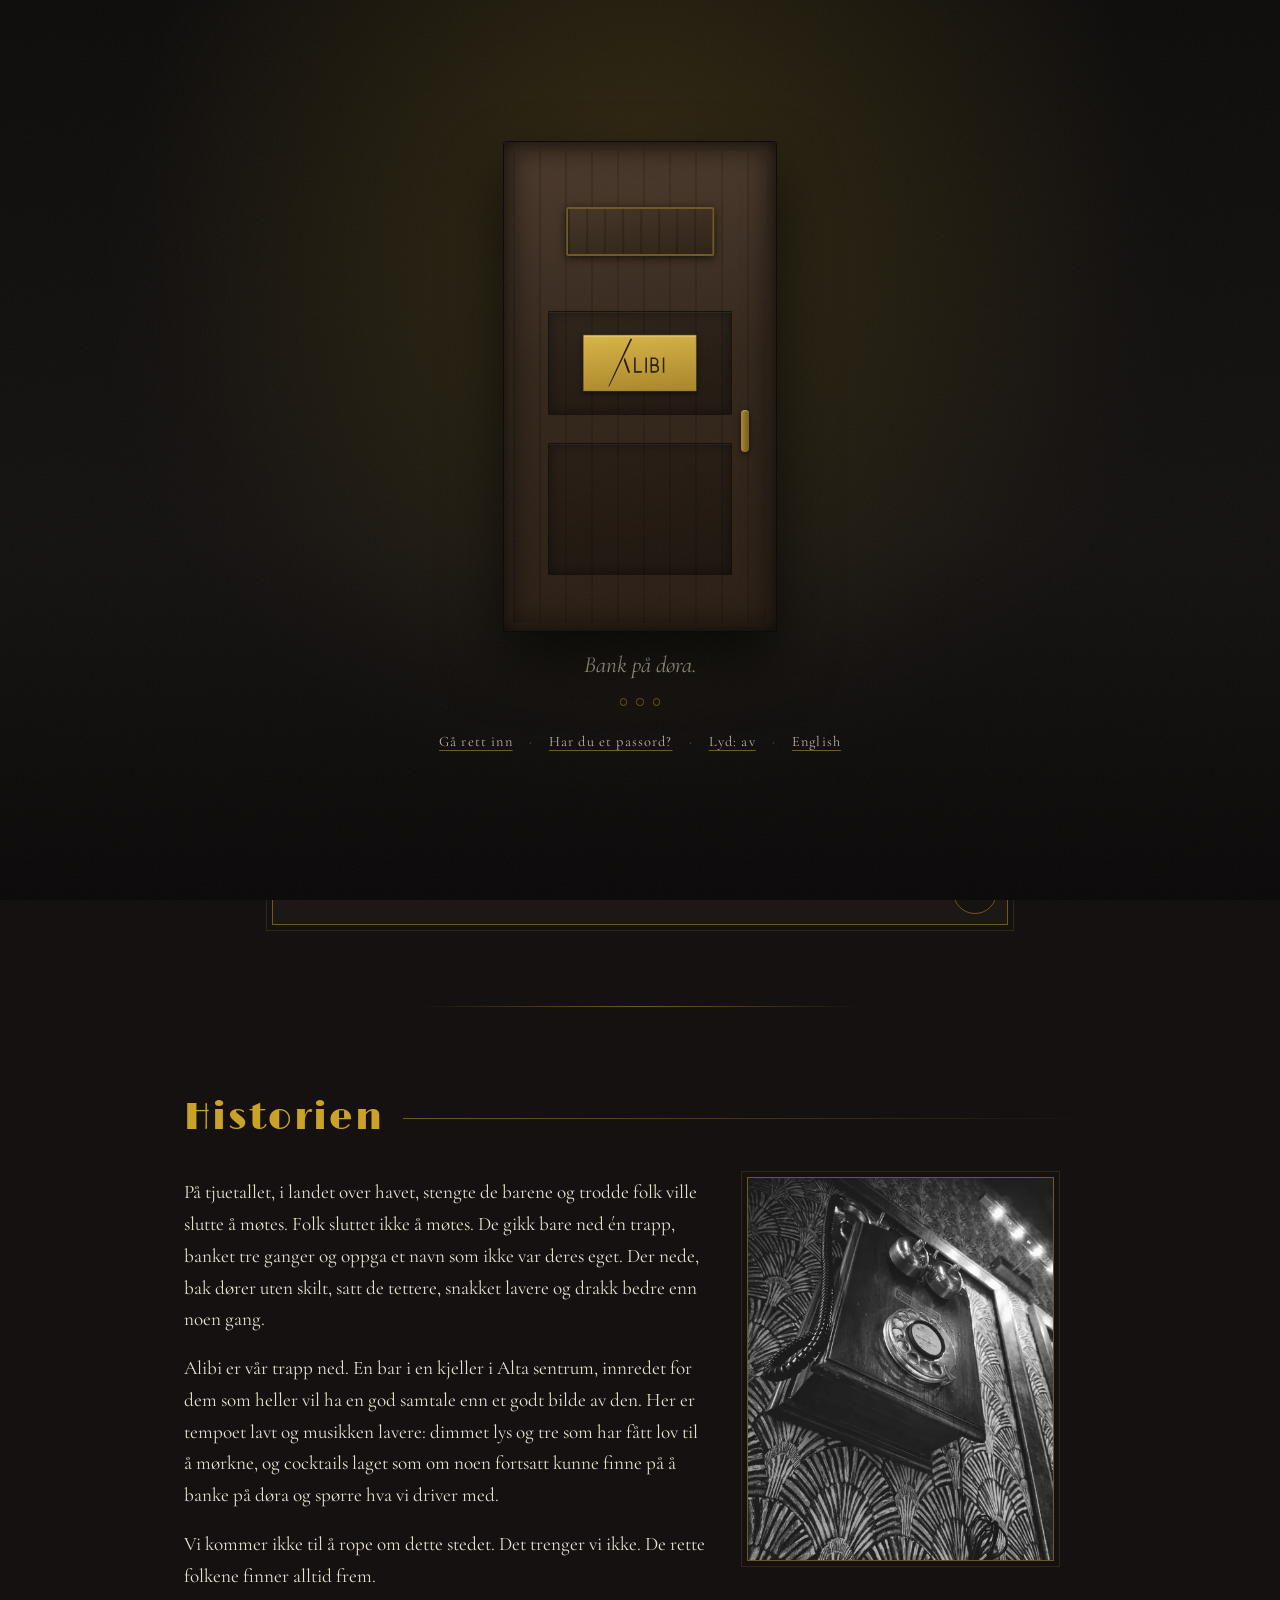
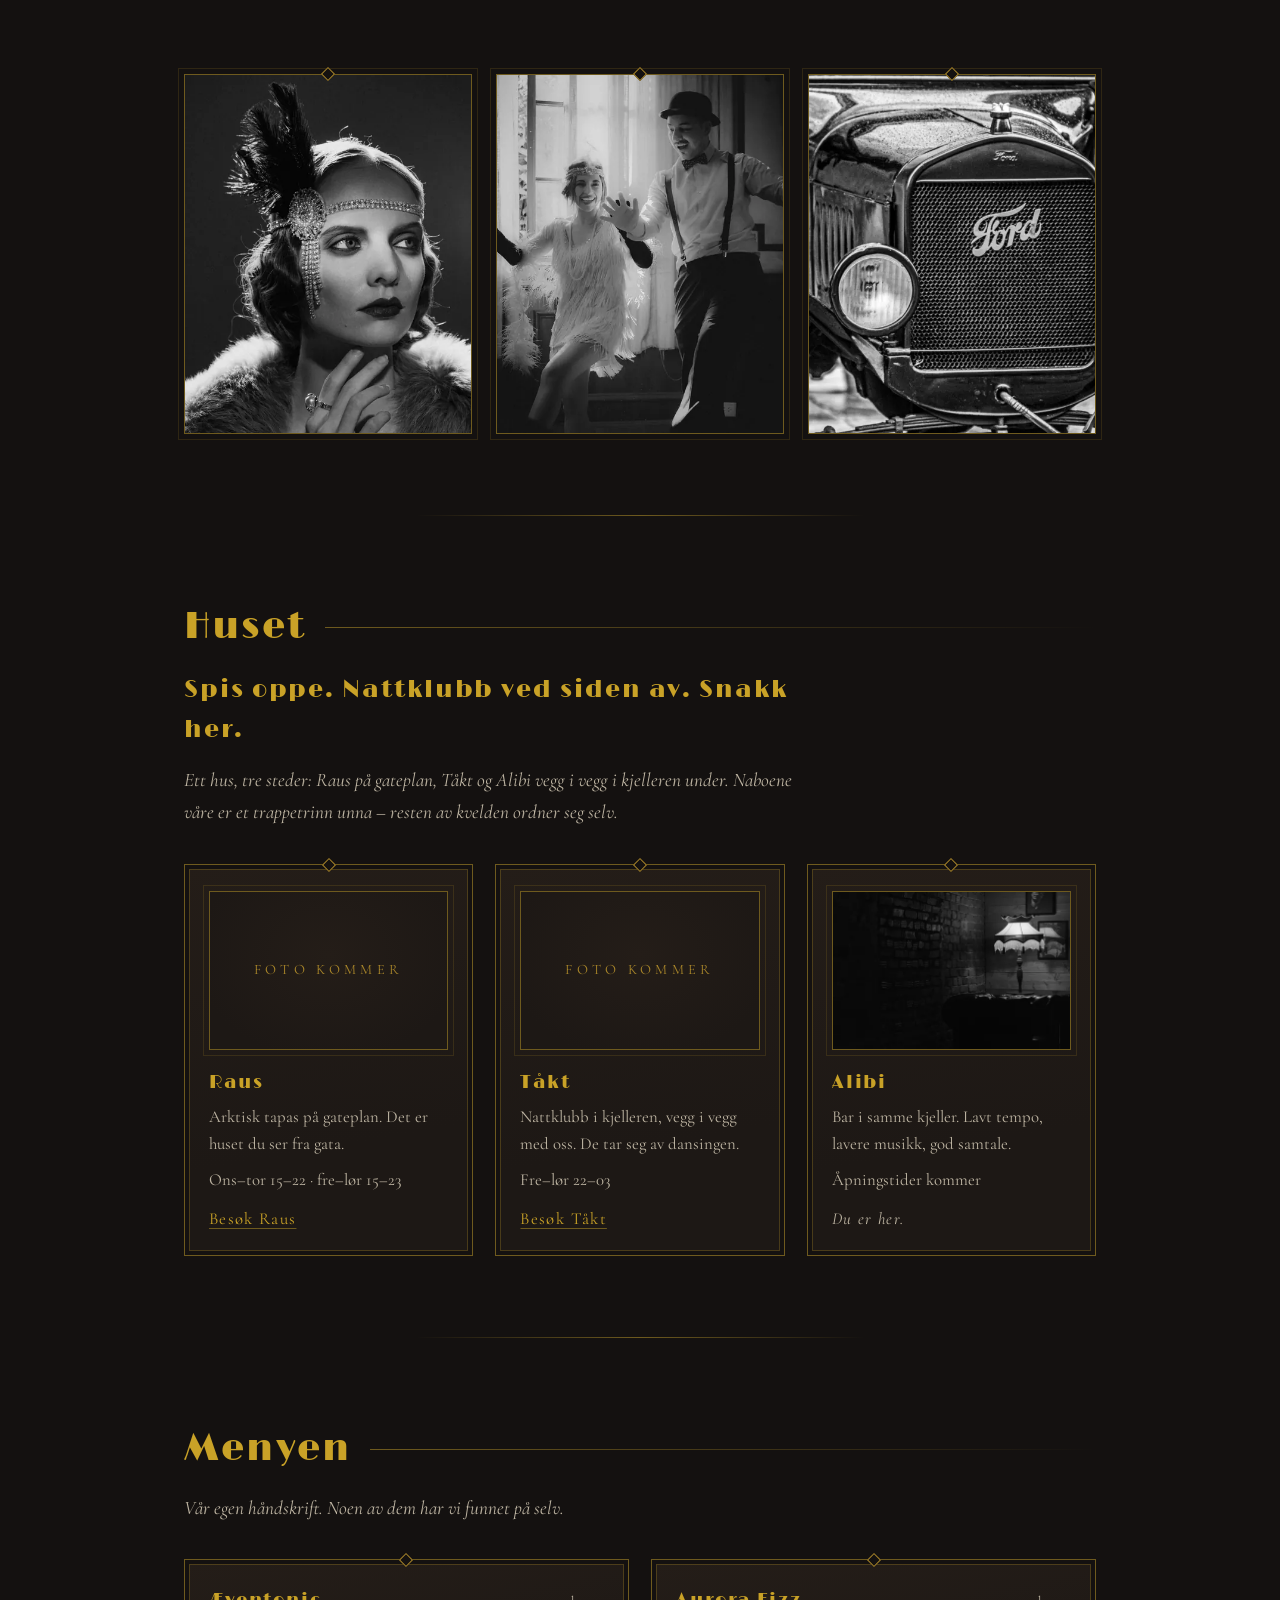
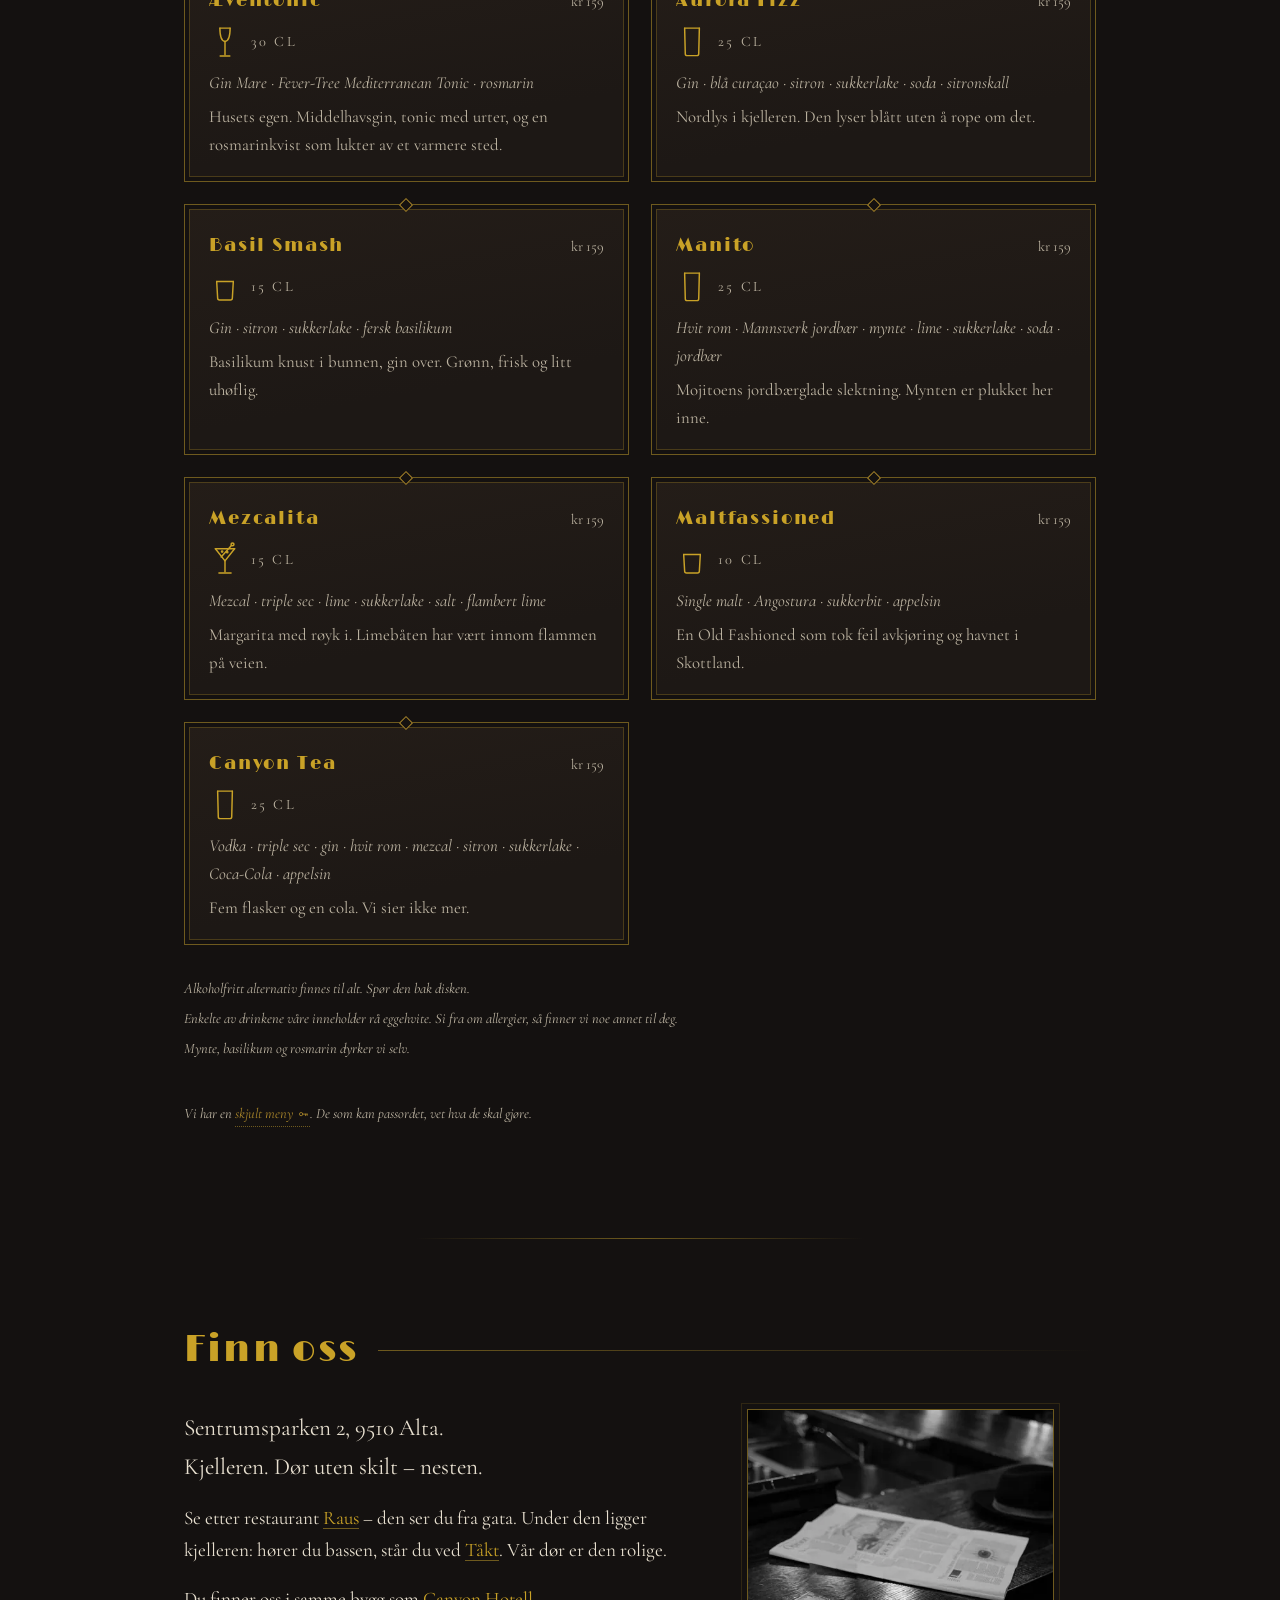
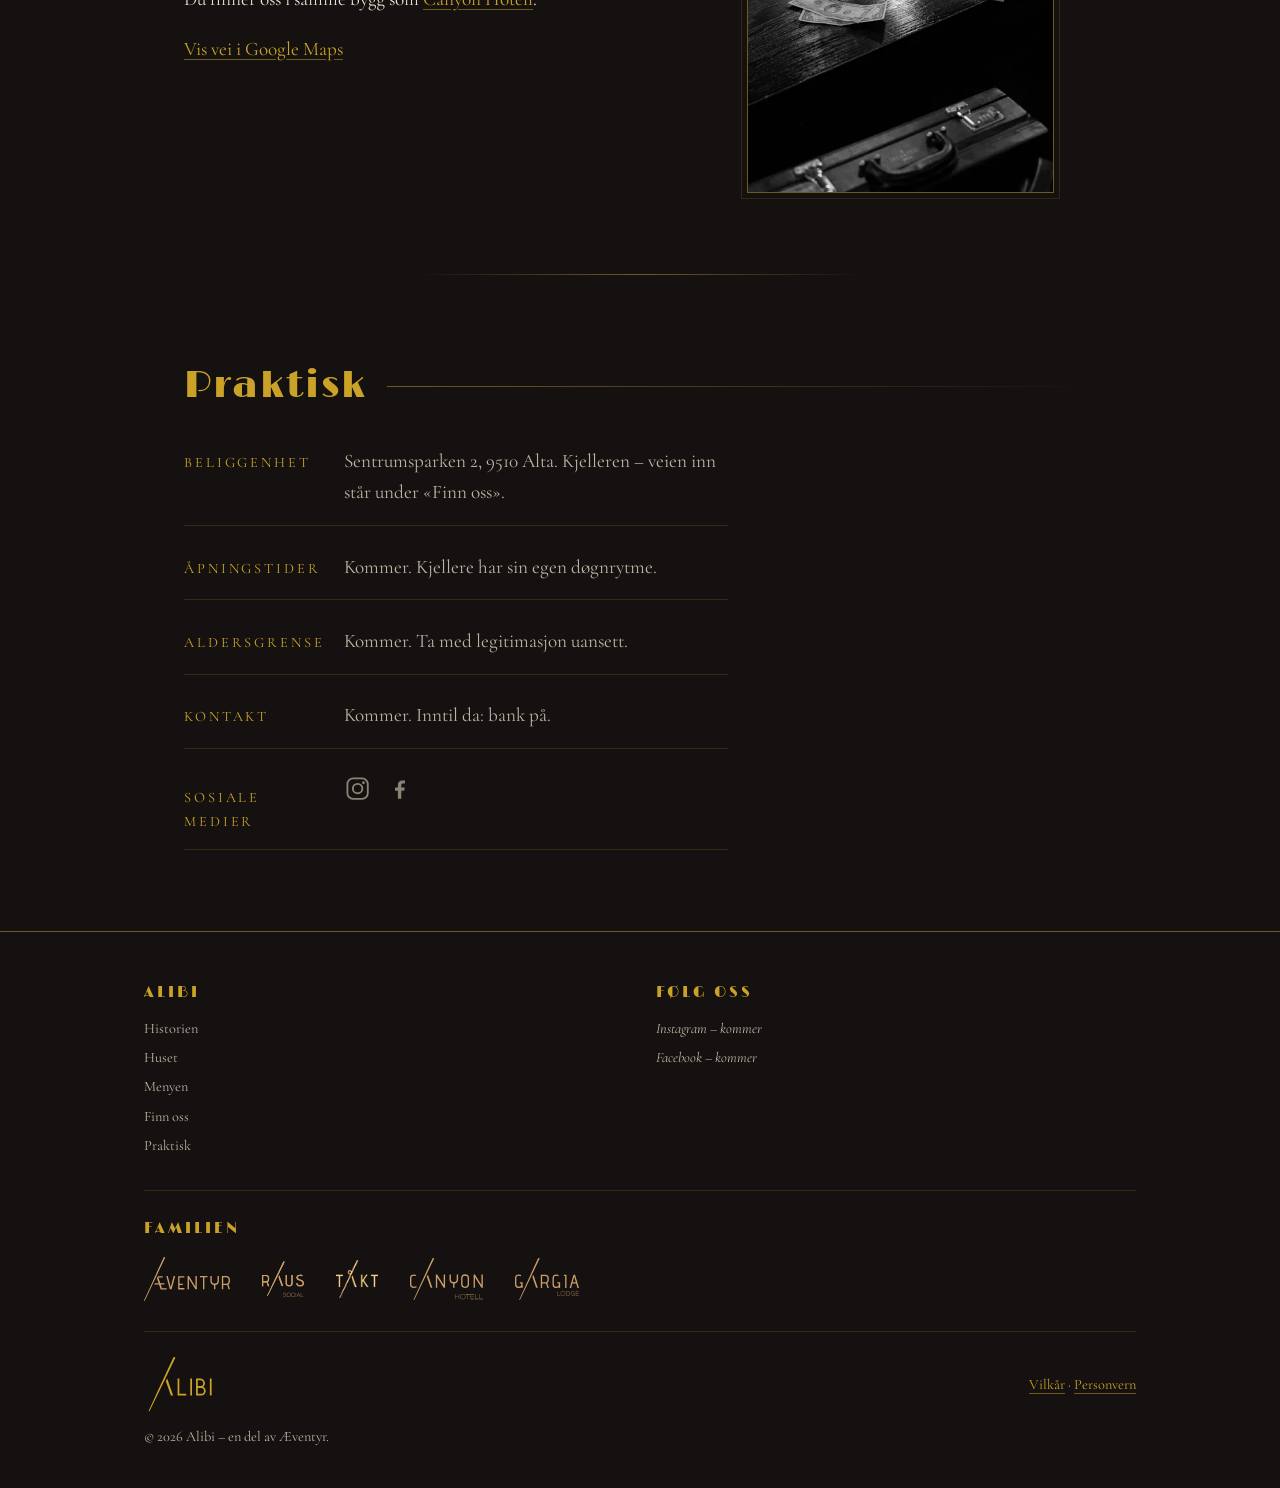
==== commit 4e31df32: "feat: hero-video i loop med pauseknapp, plakat og lasting først etter døra <video muted loop playsin" ====
--- a/no/index.html
+++ b/no/index.html
@@ -42,21 +42,31 @@
   <link rel="apple-touch-icon" sizes="180x180" href="../assets/apple-touch-icon.png">
 
   <!-- Fonter: Limelight (display) + Cormorant Garamond (brødtekst) –
-       selvhostet i assets/fonts/. Preload kun de to som brukes over folden. -->
-  <link rel="preload" href="../assets/fonts/limelight-400.woff2" as="font" type="font/woff2" crossorigin>
+       selvhostet i assets/fonts/. Preload kun de to som brukes over folden:
+       Cormorant 400 og 400 kursiv (dørstatusen og velkomstlinja – LCP-elementet).
+       Limelight brukes bare av overskriftene (h1–h4) under folden og lastes
+       når de trengs. -->
   <link rel="preload" href="../assets/fonts/cormorant-garamond-400.woff2" as="font" type="font/woff2" crossorigin>
-
-  <link rel="stylesheet" href="../css/style.css">
-
-  <!-- Hindrer at døra blinker forbi for besøkende som allerede er sluppet inn -->
+  <link rel="preload" href="../assets/fonts/cormorant-garamond-400-italic.woff2" as="font" type="font/woff2" crossorigin>
+
+  <!-- Inline-skriptene står FØR stilarket: et skript etter <link rel="stylesheet">
+       må vente på at CSS-en er lastet, og omdirigeringen skal skje så tidlig som mulig. -->
+  <!-- Hindrer at døra blinker forbi for besøkende som allerede er sluppet inn.
+       Ellers: «dor-lukket» pauser animasjonene bak døra (kammerlys, støv) til
+       døra åpnes – de er usynlige der og koster bare rastrering. main.js fjerner
+       klassen idet døra begynner å åpne seg. -->
   <script>
     if (sessionStorage.getItem('alibi-inne')) {
       document.documentElement.classList.add('inne');
+    } else {
+      document.documentElement.classList.add('dor-lukket');
     }
   </script>
 
   <!-- Tekstene JavaScript skriver ut (dør og skjult meny) – fra tekst/*.json -->
-  <script id="alibi-tekst" type="application/json">{"bakromAapnet":"Du kan passordet. Den skjulte menyen er din.","feilPassord":"Det var ikke det.","lydPaa":"Lyd: på","lydAv":"Lyd: av","bank1":"En gang til.","bank2":"Én til …","fantOss":"Du fant oss.","somDuVil":"Som du vil.","velkommenTilbake":"Velkommen tilbake."}</script>
+  <script id="alibi-tekst" type="application/json">{"bakromAapnet":"Du kan passordet. Den skjulte menyen er din.","feilPassord":"Det var ikke det.","lydPaa":"Lyd: på","lydAv":"Lyd: av","bank1":"En gang til.","bank2":"Én til …","fantOss":"Du fant oss.","somDuVil":"Som du vil.","filmSpill":"Spill av film","filmPause":"Sett film på pause","velkommenTilbake":"Velkommen tilbake."}</script>
+
+  <link rel="stylesheet" href="../css/style.min.css">
 
   <!-- PLACEHOLDER: adresse må bekreftes – se TODO P15. Gjelder «address» i
        JSON-LD-en under (JSON kan ikke bære kommentaren selv). Feil adresse her
@@ -245,10 +255,20 @@
     <h1 class="logotype" tabindex="-1"><svg class="ordmerke" viewBox="0 0 236.88 188.95" role="img" aria-labelledby="ordmerke-hero"><title id="ordmerke-hero">Alibi</title><use href="#alibi-ordmerke"/></svg></h1>
     <p class="velkomst-linje">Du fant oss. Det du ser her, blir mellom oss.</p>
 
-    <!-- PLACEHOLDER: hero-video. Erstatt denne flaten med <video> når filen foreligger.
-         Forventet fil: assets/hero.mp4 (se README for spesifikasjoner). -->
-    <div class="medie-slot medie-slot-hero" role="img" aria-label="Plassholder for video fra lokalet">
-      <span class="medie-slot-tekst">Film kommer</span>
+    <!-- PLACEHOLDER: eksempelfilm med vannmerke (Envato-forhåndsvisning), lisensieres eller byttes før lansering -->
+    <!-- Hero-filmen: dekor (aria-hidden), lydløs, i loop. Uten autoplay-attributt og
+         med preload="none" med vilje: filmen skal verken lastes eller spille bak lukket
+         dør, ved redusert bevegelse eller i sparemodus – main.js starter den når det
+         passer. Uten JS: plakat + nettleserens egne kontroller (controls fjernes av JS,
+         som viser sin egen pauseknapp). Filer og bytte: tools/lag-hero-film.py. -->
+    <div class="medie-slot medie-slot-hero medie-slot-film">
+      <video class="hero-film" id="hero-film" muted loop playsinline preload="none" controls width="960" height="540" poster="../assets/video/alibi-hero-poster.webp" aria-hidden="true" tabindex="-1">
+        <source src="../assets/video/alibi-hero.mp4" type="video/mp4">
+      </video>
+      <button type="button" class="film-knapp" id="film-knapp" data-tilstand="pauset" aria-label="Spill av film" hidden>
+        <svg class="film-ikon-pause" viewBox="0 0 16 16" aria-hidden="true" focusable="false"><rect x="3" y="2.5" width="3.4" height="11" fill="currentColor"/><rect x="9.6" y="2.5" width="3.4" height="11" fill="currentColor"/></svg>
+        <svg class="film-ikon-spill" viewBox="0 0 16 16" aria-hidden="true" focusable="false"><path d="M4.5,2.5 L13,8 L4.5,13.5 Z" fill="currentColor"/></svg>
+      </button>
     </div>
   </section>
 
--- a/css/style.min.css
+++ b/css/style.min.css
@@ -0,0 +1,2 @@
+/* GENERERT av tools/bygg-sider.py fra css/style.css – rediger kilden, ikke denne */
+@font-face{font-family:"Limelight";font-style:normal;font-weight:400;font-display:swap;src:url("../assets/fonts/limelight-400.woff2") format("woff2")}@font-face{font-family:"Cormorant Garamond";font-style:normal;font-weight:400;font-display:swap;src:url("../assets/fonts/cormorant-garamond-400.woff2") format("woff2")}@font-face{font-family:"Cormorant Garamond";font-style:italic;font-weight:400;font-display:swap;src:url("../assets/fonts/cormorant-garamond-400-italic.woff2") format("woff2")}@font-face{font-family:"Cormorant Garamond";font-style:normal;font-weight:500;font-display:swap;src:url("../assets/fonts/cormorant-garamond-500.woff2") format("woff2")}@font-face{font-family:"Cormorant Garamond";font-style:normal;font-weight:600;font-display:swap;src:url("../assets/fonts/cormorant-garamond-600.woff2") format("woff2")}:root{--brunsort:#141110;--brunsort-lys:#1d1815;--brunsort-panel:#241d18;--messing:#c9a227;--messing-dus:#a9862a;--messing-morket:#6e5a1e;--oksblod:#5e1f24;--oksblod-dyp:#3d1417;--roykgronn:#3a4a3f;--kritt:#e8e0d0;--kritt-dus:#bdb4a2;--font-display:"Limelight","Georgia",serif;--font-tekst:"Cormorant Garamond","Georgia",serif;--tekst-s:0.9rem;--tekst-m:1.2rem;--tekst-l:1.45rem;--tekst-xl:clamp(1.6rem,4vw,2.3rem);--maks-bredde:62rem;--luft:clamp(1.25rem,4vw,2.5rem)}*{box-sizing:border-box;margin:0;padding:0}html{scroll-behavior:smooth}body{background-color:var(--brunsort);color:var(--kritt);font-family:var(--font-tekst);font-size:var(--tekst-m);line-height:1.65;-webkit-font-smoothing:antialiased}body::before{content:"";position:fixed;inset:0;z-index:50;pointer-events:none;background-image:url("data:image/svg+xml,%3Csvg xmlns='http://www.w3.org/2000/svg' width='180' height='180'%3E%3Cfilter id='n'%3E%3CfeTurbulence type='fractalNoise' baseFrequency='0.85' numOctaves='2' stitchTiles='stitch'/%3E%3C/filter%3E%3Crect width='180' height='180' filter='url(%23n)'/%3E%3C/svg%3E");opacity:0.05}body::after{content:"";position:fixed;inset:0;z-index:3;pointer-events:none;background:radial-gradient(ellipse at 50% 40%,transparent 55%,rgba(0,0,0,0.5) 100%)}::selection{background:var(--oksblod);color:var(--kritt)}h1,h2,h3,h4{font-family:var(--font-display);font-weight:400;color:var(--messing);letter-spacing:0.06em}p{max-width:38rem}a{color:var(--messing)}:focus-visible{outline:2px solid var(--messing);outline-offset:3px;border-radius:2px}.sr-only{position:absolute;width:1px;height:1px;overflow:hidden;clip-path:inset(50%);white-space:nowrap}.skip-lenke{position:absolute;top:-4rem;left:1rem;z-index:40;padding:0.6rem 1rem;background:var(--brunsort-panel);border:1px solid var(--messing);color:var(--kritt);text-decoration:none;transition:top 0.2s ease}.skip-lenke:focus{top:1rem}.dor-scene{position:fixed;inset:0;z-index:30;display:flex;align-items:center;justify-content:center;background:radial-gradient(ellipse at 50% 30%,rgba(201,162,39,0.09),transparent 60%),linear-gradient(180deg,#0d0b0a,var(--brunsort) 60%,#0a0808);transition:transform 1.1s cubic-bezier(0.7,0,0.3,1),opacity 0.9s ease}.dor-scene::before{content:"";position:absolute;inset:0;pointer-events:none;background:radial-gradient(ellipse at 50% 18%,rgba(201,162,39,0.12),transparent 55%);opacity:0.85}.dor-scene[data-state="aapner"]{transform:translateY(-100%)}.dor-scene[data-state="borte"]{display:none}html.inne .dor-scene{display:none}.dor-vegg{display:flex;flex-direction:column;align-items:center;gap:1.2rem;padding:1rem}.dor-ramme{display:flex;flex-direction:column;align-items:center;gap:0.9rem}.dor{position:relative;width:min(17rem,62vw,31vh);aspect-ratio:5 / 9;border:none;padding:0.55rem;cursor:pointer;background:linear-gradient(160deg,#3b2c20,#241a12);border-radius:3px 3px 0 0;box-shadow:0 0 0 1px #0a0806,0 30px 60px rgba(0,0,0,0.7),inset 0 0 18px rgba(0,0,0,0.8)}.dor-blad{position:relative;display:block;width:100%;height:100%;background:repeating-linear-gradient(90deg,rgba(0,0,0,0.14) 0 2px,transparent 2px 26px),linear-gradient(175deg,#4a382a 0%,#33261b 45%,#2a1e14 100%);border-radius:2px 2px 0 0;box-shadow:inset 0 0 24px rgba(0,0,0,0.55);transform-origin:left center;transition:transform 1s cubic-bezier(0.6,0,0.3,1)}.dor:active .dor-blad{transform:translateX(1px)}.dor.banker .dor-blad{animation:banking 0.28s ease}@keyframes banking{0%{transform:translate(0,0)}30%{transform:translate(-2px,1px)}60%{transform:translate(2px,-1px)}100%{transform:translate(0,0)}}.dor-scene[data-state="hemmelig"] .dor-blad{transform:perspective(900px) rotateY(-72deg)}.dor-scene[data-state="hemmelig"] .dor{background:radial-gradient(ellipse at 70% 50%,rgba(201,162,39,0.5),rgba(59,44,32,0.9) 70%),linear-gradient(160deg,#3b2c20,#241a12)}.dor-scene[data-state="hemmelig"]{opacity:0;transition-delay:0s,0.7s}.dor-fylling{position:absolute;left:14%;right:14%;border:1px solid rgba(0,0,0,0.45);box-shadow:inset 0 1px 0 rgba(232,224,208,0.06),inset 0 0 14px rgba(0,0,0,0.5);background:linear-gradient(170deg,rgba(0,0,0,0.18),rgba(0,0,0,0.34));border-radius:1px}.dor-fylling-topp{top:34%;height:22%}.dor-fylling-bunn{top:62%;height:28%}.dor-handtak{position:absolute;top:55%;right:7%;width:0.55rem;height:2.6rem;border-radius:0.3rem;background:linear-gradient(90deg,var(--messing-dus),var(--messing-morket));box-shadow:0 2px 6px rgba(0,0,0,0.6),inset 0 1px 1px rgba(232,224,208,0.4)}.dor-skilt{position:absolute;top:45%;left:50%;width:45%;aspect-ratio:2 / 1;transform:translate(-50%,-50%);display:flex;align-items:center;justify-content:center;color:#2a1e12;background:linear-gradient(175deg,#d9b545,var(--messing-dus));border:1px solid rgba(0,0,0,0.4);border-radius:1px;box-shadow:0 2px 5px rgba(0,0,0,0.55),inset 0 1px 1px rgba(255,245,210,0.5)}.dor-skilt .ordmerke{width:53.9%;height:auto;transform:translateX(-9.1%)}.luke{position:absolute;top:12%;left:50%;transform:translateX(-50%);width:58%;aspect-ratio:3 / 1;overflow:hidden;border:2px solid var(--messing-morket);border-radius:2px;background:#0c0908;box-shadow:0 2px 8px rgba(0,0,0,0.7)}.luke-deksel{position:absolute;inset:0;background:repeating-linear-gradient(90deg,rgba(0,0,0,0.2) 0 2px,transparent 2px 18px),linear-gradient(170deg,#453425,#2d2115);transition:transform 0.6s cubic-bezier(0.6,0,0.3,1)}.dor-scene[data-state="vurderer"] .luke-deksel,.dor-scene[data-state="aapner"] .luke-deksel{transform:translateX(-101%)}.luke-aapning{position:absolute;inset:0;display:flex;align-items:center;justify-content:center;background:radial-gradient(ellipse at center,#241a14,#0c0908 75%)}.oye{width:82%;height:auto}.oye-hvitt{fill:#d8cdb6}.oye-iris{fill:var(--roykgronn)}.oye-pupill{fill:#0d0b0a}.oye-glimt{fill:rgba(232,224,208,0.85)}.oye-lokk{fill:#100c0a;transform-origin:60px 24px}.dor-scene[data-state="vurderer"] .oye-iris-gruppe{animation:myser 1.6s ease-in-out}.dor-scene[data-state="vurderer"] .oye-lokk{animation:blunker 1.6s ease-in-out}@keyframes myser{0%,15%{transform:translateX(0)}35%{transform:translateX(-13px)}60%{transform:translateX(11px)}80%,100%{transform:translateX(0)}}@keyframes blunker{0%{transform:scaleY(1.9)}10%{transform:scaleY(1)}88%{transform:scaleY(1)}94%{transform:scaleY(1.9)}100%{transform:scaleY(1)}}.dor-status{min-height:1.6em;font-size:var(--tekst-l);font-style:italic;color:var(--kritt-dus);text-align:center}.bank-spor{display:flex;gap:0.6rem}.bank-prikk{width:0.45rem;height:0.45rem;border-radius:50%;border:1px solid var(--messing-morket);transition:background 0.2s ease}.bank-prikk.tent{background:var(--messing);border-color:var(--messing)}.dor-valg{display:flex;align-items:center;gap:0.8rem;flex-wrap:wrap;justify-content:center;font-size:var(--tekst-s);letter-spacing:0.08em}.dor-valg-skille{color:var(--messing-morket)}.dor-hopp,.dor-passord-knapp,.dor-lyd{background:none;border:none;padding:0.3rem 0.2rem;font-family:var(--font-tekst);font-size:inherit;letter-spacing:inherit;color:var(--kritt-dus);text-decoration:underline;text-underline-offset:4px;text-decoration-color:var(--messing-morket);cursor:pointer}.dor-hopp:hover,.dor-passord-knapp:hover,.dor-lyd:hover{color:var(--messing)}.passord-felt-wrap{margin-top:0.2rem}.passord-input{width:13rem;padding:0.5rem 0.8rem;background:var(--brunsort-lys);border:1px solid var(--messing-morket);border-radius:2px;color:var(--kritt);font-family:var(--font-tekst);font-size:1rem;letter-spacing:0.15em;text-align:center}.passord-input::placeholder{color:var(--kritt-dus);opacity:0.6;font-style:italic}.passord-input.feil{animation:rister 0.3s ease}@keyframes rister{0%,100%{transform:translateX(0)}25%{transform:translateX(-5px)}75%{transform:translateX(5px)}}.topplinje{position:sticky;top:0;z-index:10;background:rgba(20,17,16,0.92);border-bottom:1px solid var(--messing-morket);backdrop-filter:blur(6px);transition:transform 0.35s ease}.topplinje.topplinje-skjult{transform:translateY(-100%)}.topplinje nav{max-width:var(--maks-bredde);margin:0 auto;padding:0.45rem var(--luft);display:flex;align-items:center;gap:1rem}.ordmerke{display:block;aspect-ratio:236.88 / 188.95;fill:currentColor;overflow:visible}.topplinje-merke{display:inline-flex;align-items:center;color:var(--messing)}.topplinje-merke .ordmerke{height:2.25rem;width:auto;margin:-0.425rem 0}.topplinje-lenker{display:flex;gap:clamp(0.8rem,3vw,1.8rem);list-style:none;margin-left:auto}.topplinje-lenker a{font-size:var(--tekst-s);letter-spacing:0.1em;text-transform:uppercase;color:var(--kritt-dus);text-decoration:none}.topplinje-lenker a:hover{color:var(--messing)}.topplinje-lenker a.aktiv{color:var(--messing);text-decoration:underline;text-underline-offset:6px;text-decoration-color:var(--messing-morket)}.topplinje-steder{display:flex;align-items:center;gap:clamp(0.8rem,2.5vw,1.4rem);list-style:none;padding-left:clamp(0.8rem,2.5vw,1.4rem);border-left:1px solid var(--messing-morket)}.topplinje-steder a{font-size:var(--tekst-s);letter-spacing:0.1em;text-transform:uppercase;color:var(--messing);text-decoration:none}.topplinje-steder a:hover{text-decoration:underline;text-underline-offset:6px;text-decoration-color:var(--messing-morket)}.sprak{position:relative;display:flex;align-items:center;align-self:stretch;padding-left:clamp(0.8rem,2.5vw,1.4rem);border-left:1px solid var(--messing-morket)}.sprak-knapp{list-style:none;display:inline-flex;align-items:center;gap:0.4rem;height:2.75rem;margin:-0.675rem 0;padding:0 0.25rem;font-size:var(--tekst-s);letter-spacing:0.1em;text-transform:uppercase;color:var(--messing);cursor:pointer;user-select:none}.sprak-knapp::-webkit-details-marker{display:none}.sprak-knapp:hover .sprak-kode{text-decoration:underline;text-underline-offset:6px;text-decoration-color:var(--messing-morket)}.sprak-flagg{width:16px;height:12px;flex:none;opacity:0.85}.sprak-pil{width:0.55rem;height:0.35rem;transition:transform 0.2s ease}.sprak[open] .sprak-pil{transform:rotate(180deg)}.sprak-liste{position:absolute;right:0;top:calc(100% + 0.5rem);min-width:9.5rem;margin:0;padding:0.3rem 0;list-style:none;background:var(--brunsort-panel);border:1px solid var(--messing-morket);box-shadow:0 10px 30px rgba(0,0,0,0.5);z-index:20}.sprak-liste a{display:flex;align-items:center;gap:0.6rem;min-height:2.75rem;padding:0 1.1rem;font-size:1.05rem;color:var(--kritt-dus);text-decoration:none;white-space:nowrap}.sprak-liste a:hover{color:var(--messing);background:rgba(201,162,39,0.06)}.sprak-liste a[aria-current]{color:var(--messing)}@media (max-width:46rem){.topplinje nav{flex-wrap:wrap;row-gap:0.4rem}.topplinje-steder{order:2;margin-left:auto}.sprak{order:2}.topplinje-lenker{order:3;flex-basis:100%;margin-left:0;flex-wrap:wrap;gap:0.5rem 0.9rem}.topplinje-lenker a{font-size:0.8rem;letter-spacing:0.08em}.seksjon{scroll-margin-top:5.5rem}}.seksjon{max-width:var(--maks-bredde);margin:0 auto;padding:clamp(3.5rem,9vh,6rem) var(--luft);scroll-margin-top:4.5rem}.seksjon h2{font-size:var(--tekst-xl);margin-bottom:1.8rem;display:flex;align-items:center;gap:1.2rem}.seksjon h2::after{content:"";flex:1;height:1px;background:linear-gradient(90deg,var(--messing-morket),transparent)}.skille{border:none;height:1px;max-width:min(28rem,70%);margin:0 auto;background:linear-gradient(90deg,transparent,var(--messing-morket),transparent)}.seksjon-ingress{font-style:italic;color:var(--kritt-dus);margin-top:-1rem;margin-bottom:2.2rem}.prosa p + p{margin-top:1.1rem}.to-spalter{display:grid;gap:2.5rem;align-items:start}@media (min-width:46rem){.to-spalter{grid-template-columns:3fr 2fr}}.tekstlenke{color:var(--messing);text-underline-offset:4px;text-decoration-color:var(--messing-morket)}.tekstlenke:hover{text-decoration-color:var(--messing)}.seksjon-velkommen{position:relative;overflow:hidden;min-height:88vh;display:flex;flex-direction:column;align-items:center;justify-content:center;text-align:center;gap:1.4rem}.seksjon-velkommen::before{content:"";position:absolute;left:50%;top:40%;width:min(48rem,95vw);aspect-ratio:1;transform:translate(-50%,-50%);pointer-events:none;background:radial-gradient(circle,rgba(201,162,39,0.13),rgba(201,162,39,0.05) 45%,transparent 68%);animation:kammerlys 8s ease-in-out infinite}@keyframes kammerlys{0%,100%{opacity:0.75;transform:translate(-50%,-50%) scale(1)}17%{opacity:0.9;transform:translate(-50%,-50%) scale(1.02)}31%{opacity:0.66;transform:translate(-50%,-49.6%) scale(0.99)}46%{opacity:0.84;transform:translate(-50.3%,-50%) scale(1.01)}62%{opacity:0.7;transform:translate(-49.8%,-50.2%) scale(1)}81%{opacity:0.88;transform:translate(-50%,-50%) scale(1.02)}}.overtekst{font-size:var(--tekst-s);letter-spacing:0.35em;text-transform:uppercase;color:var(--kritt-dus)}.logotype{line-height:0;color:var(--messing)}.logotype .ordmerke{width:clamp(11rem,46vw,18rem);height:auto;margin:0 auto}.velkomst-linje{font-size:var(--tekst-l);font-style:italic;color:var(--kritt-dus)}.medie-slot{position:relative;display:flex;align-items:center;justify-content:center;background:radial-gradient(ellipse at 50% 40%,var(--brunsort-panel),var(--brunsort-lys) 80%),var(--brunsort-lys);border:1px solid var(--messing-morket);outline:1px solid rgba(201,162,39,0.15);outline-offset:5px}.medie-slot-tekst{font-size:var(--tekst-s);letter-spacing:0.3em;text-transform:uppercase;color:var(--messing-dus)}.medie-slot-hero{width:min(100%,46rem);aspect-ratio:16 / 9;margin-top:1.5rem}.medie-slot-film{overflow:hidden}.hero-film{position:absolute;inset:0;width:100%;height:100%;object-fit:cover;object-position:center;display:block;background:var(--brunsort-lys)}.film-knapp{position:absolute;right:0.6rem;bottom:0.6rem;z-index:2;width:2.75rem;height:2.75rem;padding:0;display:flex;align-items:center;justify-content:center;border:1px solid var(--messing-morket);border-radius:50%;background:rgba(20,17,16,0.72);color:var(--messing);cursor:pointer}.film-knapp:hover{border-color:var(--messing);background:rgba(20,17,16,0.88)}.film-knapp svg{width:0.85rem;height:0.85rem}.film-knapp[data-tilstand="spiller"] .film-ikon-spill,.film-knapp[data-tilstand="pauset"] .film-ikon-pause{display:none}.medie-slot-staaende{aspect-ratio:4 / 5;max-height:24rem}.medie-slot-foto{overflow:hidden}.medie-slot-foto picture,.medie-slot-foto img{position:absolute;inset:0;width:100%;height:100%;object-fit:cover;object-position:center}.fotoband{max-width:var(--maks-bredde);margin:0 auto;padding-bottom:clamp(3.5rem,9vh,6rem)}.fotoband-rull{padding:0.6rem var(--luft);overflow-x:auto;overscroll-behavior-x:contain;scroll-snap-type:x mandatory;scroll-padding-inline:var(--luft);scrollbar-width:none}.fotoband-rull::-webkit-scrollbar{display:none}.fotoband-rull:focus-visible{outline-offset:-3px}.fotoband-liste{list-style:none;display:flex;gap:1rem;width:max-content}.fotoband-liste li{position:relative;flex:0 0 75vw;scroll-snap-align:start}.fotoband-bilde{aspect-ratio:4 / 5}.fotoband-liste li::before{content:"";position:absolute;z-index:1;top:-5px;left:50%;width:8px;height:8px;transform:translateX(-50%) rotate(45deg);background:var(--brunsort);border:1px solid var(--messing-dus)}@media (min-width:46rem){.fotoband-rull{padding:0 var(--luft);overflow:visible;scroll-snap-type:none}.fotoband-liste{gap:1.5rem;width:auto}.fotoband-liste li{flex:1 1 0}}.meny-liste{list-style:none;display:grid;gap:1.4rem}@media (min-width:46rem){.meny-liste{grid-template-columns:1fr 1fr}}.meny-kort{position:relative;border:1px solid var(--messing-morket);box-shadow:inset 0 0 0 4px var(--brunsort),inset 0 0 0 5px rgba(201,162,39,0.25);background:linear-gradient(170deg,var(--brunsort-panel),var(--brunsort-lys) 70%);transition:transform 0.25s ease,border-color 0.25s ease}.meny-kort:hover,.meny-kort:focus-within{transform:translateY(-2px);border-color:var(--messing)}.meny-kort-indre{position:relative;overflow:hidden;height:100%;padding:1.6rem 1.5rem 1.4rem}.meny-kort-indre::after{content:"";position:absolute;top:-20%;bottom:-20%;left:0;width:34%;pointer-events:none;background:linear-gradient(105deg,transparent,rgba(232,224,208,0.08),transparent);transform:translateX(-160%) skewX(-16deg)}.meny-kort:hover .meny-kort-indre::after,.meny-kort:focus-within .meny-kort-indre::after{animation:streif 0.9s ease 0.08s forwards}@keyframes streif{to{transform:translateX(360%) skewX(-16deg)}}.meny-kort::before{content:"";position:absolute;top:-5px;left:50%;width:8px;height:8px;transform:translateX(-50%) rotate(45deg);background:var(--brunsort);border:1px solid var(--messing-dus)}.meny-kort-topp{display:flex;align-items:baseline;justify-content:space-between;gap:1rem;margin-bottom:0.4rem}.meny-kort h3,.meny-kort h4{font-size:1.15rem;letter-spacing:0.1em}.meny-pris{font-size:var(--tekst-s);color:var(--kritt-dus);white-space:nowrap}.meny-glass{display:flex;align-items:center;gap:0.6rem;margin:0.2rem 0 0.5rem;color:var(--messing)}.glass-ikon{width:2rem;height:2.4rem;flex-shrink:0}.meny-glass-tekst{font-size:var(--tekst-s);letter-spacing:0.18em;text-transform:uppercase;color:var(--kritt-dus)}.meny-ingredienser{font-size:var(--tekst-s);font-style:italic;color:var(--kritt-dus);margin-bottom:0.4rem}.meny-kort p{font-size:1.05rem;color:var(--kritt-dus)}.meny-fotnote{margin-top:2rem;font-size:var(--tekst-s);font-style:italic;color:var(--kritt-dus)}.meny-fotnote + .meny-fotnote{margin-top:0.4rem}.bakrom-inngang{margin-top:2.6rem}.bakrom-linje{font-size:var(--tekst-s);font-style:italic;color:var(--kritt-dus)}.bakrom-utloser{background:none;border:none;padding:0;cursor:pointer;font:inherit;color:var(--messing-dus);border-bottom:1px dotted var(--messing-morket);display:inline-flex;align-items:baseline;gap:0.3em}.bakrom-utloser:hover{color:var(--messing);border-bottom-color:var(--messing)}.nokkel{width:0.85em;height:0.85em;align-self:center}.bakrom-laas{margin-top:1rem}.bakrom-status{min-height:1.5em;margin-top:0.5rem;font-size:var(--tekst-s);font-style:italic;color:var(--kritt-dus)}.bakrom{margin-top:2.6rem;opacity:0;transform:translateY(14px);transition:opacity 0.7s ease,transform 0.7s ease}.bakrom.aapen{opacity:1;transform:none}.bakrom-tittel{font-size:1.5rem;letter-spacing:0.12em;margin-bottom:1.2rem}.bakrom .seksjon-ingress{margin-top:0;margin-bottom:1.8rem}.meny-kort-invers{background:linear-gradient(170deg,#d8b23a,var(--messing-dus) 80%);border-color:#2a1e12;box-shadow:inset 0 0 0 4px rgba(0,0,0,0),inset 0 0 0 5px rgba(20,17,16,0.4)}.meny-kort-invers::before{background:var(--messing-dus);border-color:#2a1e12}.meny-kort-invers h3,.meny-kort-invers h4,.meny-kort-invers p,.meny-kort-invers .meny-ingredienser,.meny-kort-invers .meny-pris{color:#2a1e12}.meny-kort-invers:hover,.meny-kort-invers:focus-within{border-color:#0d0b0a}.meny-kort-invers .meny-kort-indre::after{background:linear-gradient(105deg,transparent,rgba(20,17,16,0.1),transparent)}.huset-motto{font-family:var(--font-display);font-size:clamp(1.15rem,2.6vw,1.5rem);letter-spacing:0.08em;color:var(--messing);margin-top:-1rem;margin-bottom:2rem}@media (min-width:46rem){.hus-liste{grid-template-columns:repeat(3,1fr)}}.hus-kort .meny-kort-indre::after{content:none}.medie-slot-hus{aspect-ratio:3 / 2;margin-bottom:1.1rem}.hus-kort h3{margin-bottom:0.3rem}.hus-fakta{margin-top:0.5rem;font-size:var(--tekst-s);color:var(--kritt-dus);white-space:nowrap}.hus-handling{margin-top:0.7rem;font-size:var(--tekst-s);letter-spacing:0.08em}.hus-her{font-style:italic;color:var(--kritt-dus)}.hus-kort-her:hover,.hus-kort-her:focus-within{transform:none;border-color:var(--messing-morket)}.adresse-linje{font-size:var(--tekst-l);color:var(--kritt)}.soster-lenke{color:var(--messing);text-decoration:underline;text-underline-offset:4px;text-decoration-color:var(--messing-morket)}.soster-lenke:hover{text-decoration-color:var(--messing)}.praktisk-liste{display:grid;gap:1.6rem;max-width:34rem}.praktisk-rad{display:grid;grid-template-columns:9rem 1fr;gap:1rem;align-items:baseline;border-bottom:1px solid rgba(201,162,39,0.18);padding-bottom:1rem}@media (max-width:26rem){.praktisk-rad{grid-template-columns:1fr;gap:0.2rem}}.praktisk-rad dt{font-size:var(--tekst-s);letter-spacing:0.2em;text-transform:uppercase;color:var(--messing)}.praktisk-rad dd{color:var(--kritt-dus)}.some-ikon{display:inline-flex;width:1.7rem;height:1.7rem;margin-right:0.7rem;color:var(--kritt-dus);opacity:0.7}.some-ikon svg{width:100%;height:100%}html.js-klar .avslor{opacity:0;transform:translateY(14px);transition:opacity 0.7s ease,transform 0.7s ease}html.js-klar .avslor.avslort{opacity:1;transform:none}html.js-klar .meny-kort.avslor.i-ro{transition:transform 0.25s ease,border-color 0.25s ease}html.js-klar .seksjon h2::after{transform:scaleX(0);transform-origin:left center;transition:transform 1.1s cubic-bezier(0.25,0,0.2,1) 0.2s}html.js-klar .seksjon h2.avslort::after{transform:scaleX(1)}.stov{position:absolute;inset:0;overflow:hidden;pointer-events:none}.stov-korn{position:absolute;top:103%;left:var(--x);width:var(--s);height:var(--s);border-radius:50%;background:var(--messing);opacity:0;animation:stovdriv var(--dur) linear var(--delay) infinite}@keyframes stovdriv{0%{transform:translate3d(0,0,0);opacity:0}12%{opacity:var(--o)}80%{opacity:var(--o)}100%{transform:translate3d(var(--drift),-80vh,0);opacity:0}}html.fane-skjult .seksjon-velkommen::before,html.fane-skjult .stov-korn,html.dor-lukket .seksjon-velkommen::before,html.dor-lukket .stov-korn{animation-play-state:paused}.bunn{border-top:1px solid var(--messing-morket);padding:3rem var(--luft) 2.5rem;font-size:var(--tekst-s);color:var(--kritt-dus)}.bunn-spalter{max-width:var(--maks-bredde);margin:0 auto;display:grid;gap:2rem;padding-bottom:2rem;border-bottom:1px solid rgba(201,162,39,0.18)}@media (min-width:46rem){.bunn-spalter{grid-template-columns:repeat(2,1fr)}}.bunn-familie{max-width:var(--maks-bredde);margin:0 auto;padding:1.6rem 0 1.4rem;border-bottom:1px solid rgba(201,162,39,0.18)}.bunn-logoer{list-style:none;display:flex;flex-wrap:wrap;align-items:center;gap:0.3rem 1rem;margin-left:-0.5rem}.bunn-logoer a{display:inline-flex;align-items:center;justify-content:center;min-width:44px;min-height:44px;padding:0.3rem 0.5rem}.bunn-logoer img{display:block;width:auto}.logo-aeventyr{height:2.7rem}.logo-raus{height:2.3rem}.logo-taakt{height:2.4rem}.logo-canyon{height:2.6rem}.logo-gargia{height:2.6rem}.bunn-tittel{font-size:0.95rem;letter-spacing:0.2em;text-transform:uppercase;margin-bottom:0.7rem}.bunn-spalte ul{list-style:none;display:grid;gap:0.35rem}.bunn-spalte a{color:var(--kritt-dus);text-decoration:none}.bunn-spalte a:hover{color:var(--messing)}.bunn-kommer{font-style:italic}.bunn-linje{max-width:var(--maks-bredde);margin:0 auto;padding-top:1.6rem;display:flex;align-items:center;justify-content:space-between;flex-wrap:wrap;gap:0.8rem 2rem}.bunn-merke{font-size:1.05rem;letter-spacing:0.15em;display:flex;align-items:center;gap:0.5rem}.bunn-alibi{display:block;color:var(--messing)}.bunn-alibi:hover{color:var(--messing-dus)}.bunn-alibi .ordmerke{height:3.4rem;width:auto}.bunn-c{max-width:var(--maks-bredde);margin:0.8rem auto 0}.feil-scene{min-height:100vh;display:flex;flex-direction:column;align-items:center;justify-content:center;text-align:center;gap:1.4rem;padding:var(--luft)}.feil-ordmerke{display:block;line-height:0;color:var(--messing)}.feil-ordmerke:hover{color:var(--messing-dus)}.feil-ordmerke .ordmerke{height:1.9rem;width:auto;margin-bottom:-0.5rem}.feil-kode{font-size:clamp(4rem,18vw,8rem);line-height:1;letter-spacing:0.12em;text-indent:0.12em}.feil-tekst{font-size:var(--tekst-l);font-style:italic;color:var(--kritt-dus)}.feil-lenke{display:inline-block;margin-top:1rem;padding:0.7rem 1.6rem;border:1px solid var(--messing-morket);color:var(--messing);text-decoration:none;font-size:var(--tekst-s);letter-spacing:0.2em;text-transform:uppercase}.feil-lenke:hover{border-color:var(--messing)}.feil-norsk{display:flex;flex-direction:column;align-items:center;gap:1rem;margin-top:1.5rem;padding-top:2rem;border-top:1px solid var(--messing-morket);min-width:min(18rem,100%)}.feil-norsk .feil-tekst{font-size:var(--tekst-m)}.feil-norsk .feil-lenke{margin-top:0.4rem}@media (prefers-reduced-motion:reduce){html{scroll-behavior:auto}.dor.banker .dor-blad,.dor-scene[data-state="vurderer"] .oye-iris-gruppe,.dor-scene[data-state="vurderer"] .oye-lokk,.passord-input.feil{animation:none}.dor-scene,.dor-blad,.luke-deksel{transition:none}.dor-scene[data-state="aapner"],.dor-scene[data-state="hemmelig"]{transform:none;opacity:0;transition:opacity 0.5s ease}.dor-scene[data-state="hemmelig"] .dor-blad{transform:none}.seksjon-velkommen::before{animation:none}.meny-kort,.topplinje,.sprak-pil,.bakrom{transition:none}.meny-kort:hover,.meny-kort:focus-within{transform:none}.meny-kort:hover .meny-kort-indre::after,.meny-kort:focus-within .meny-kort-indre::after{animation:none}}
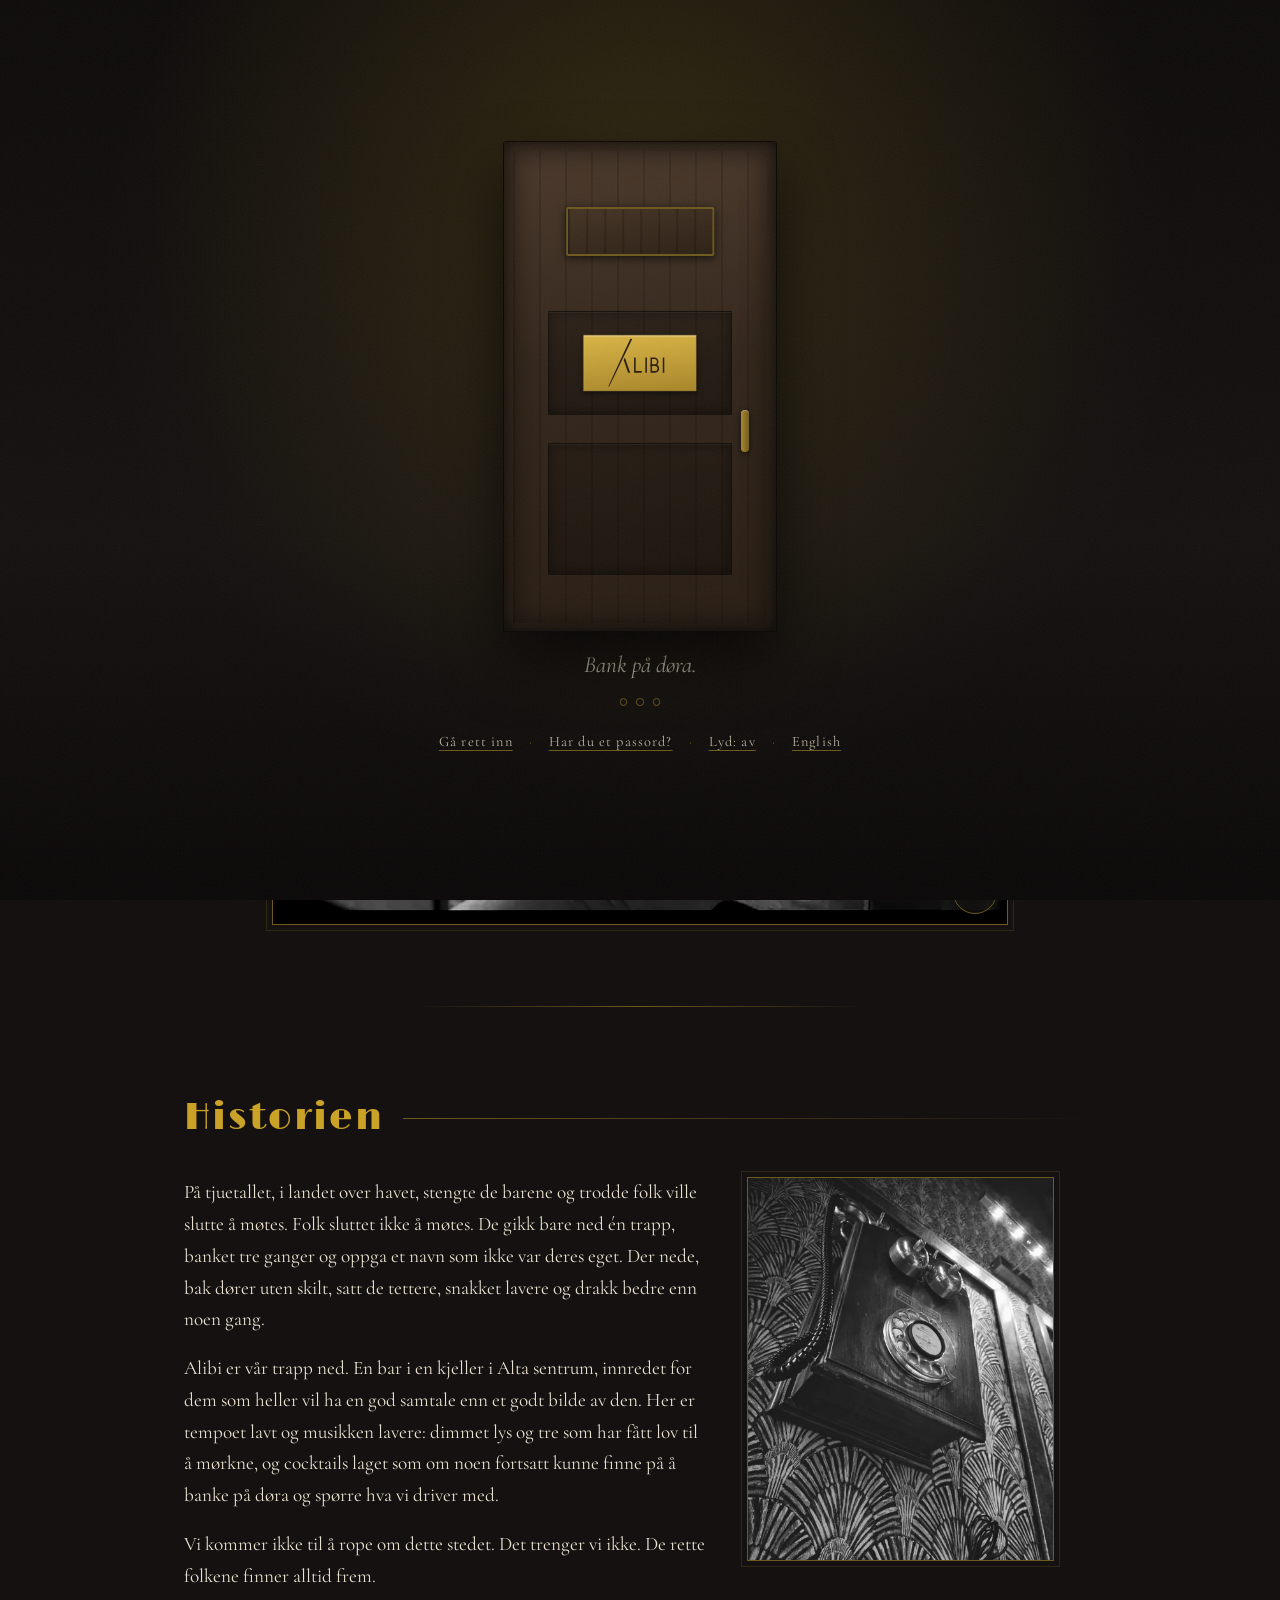
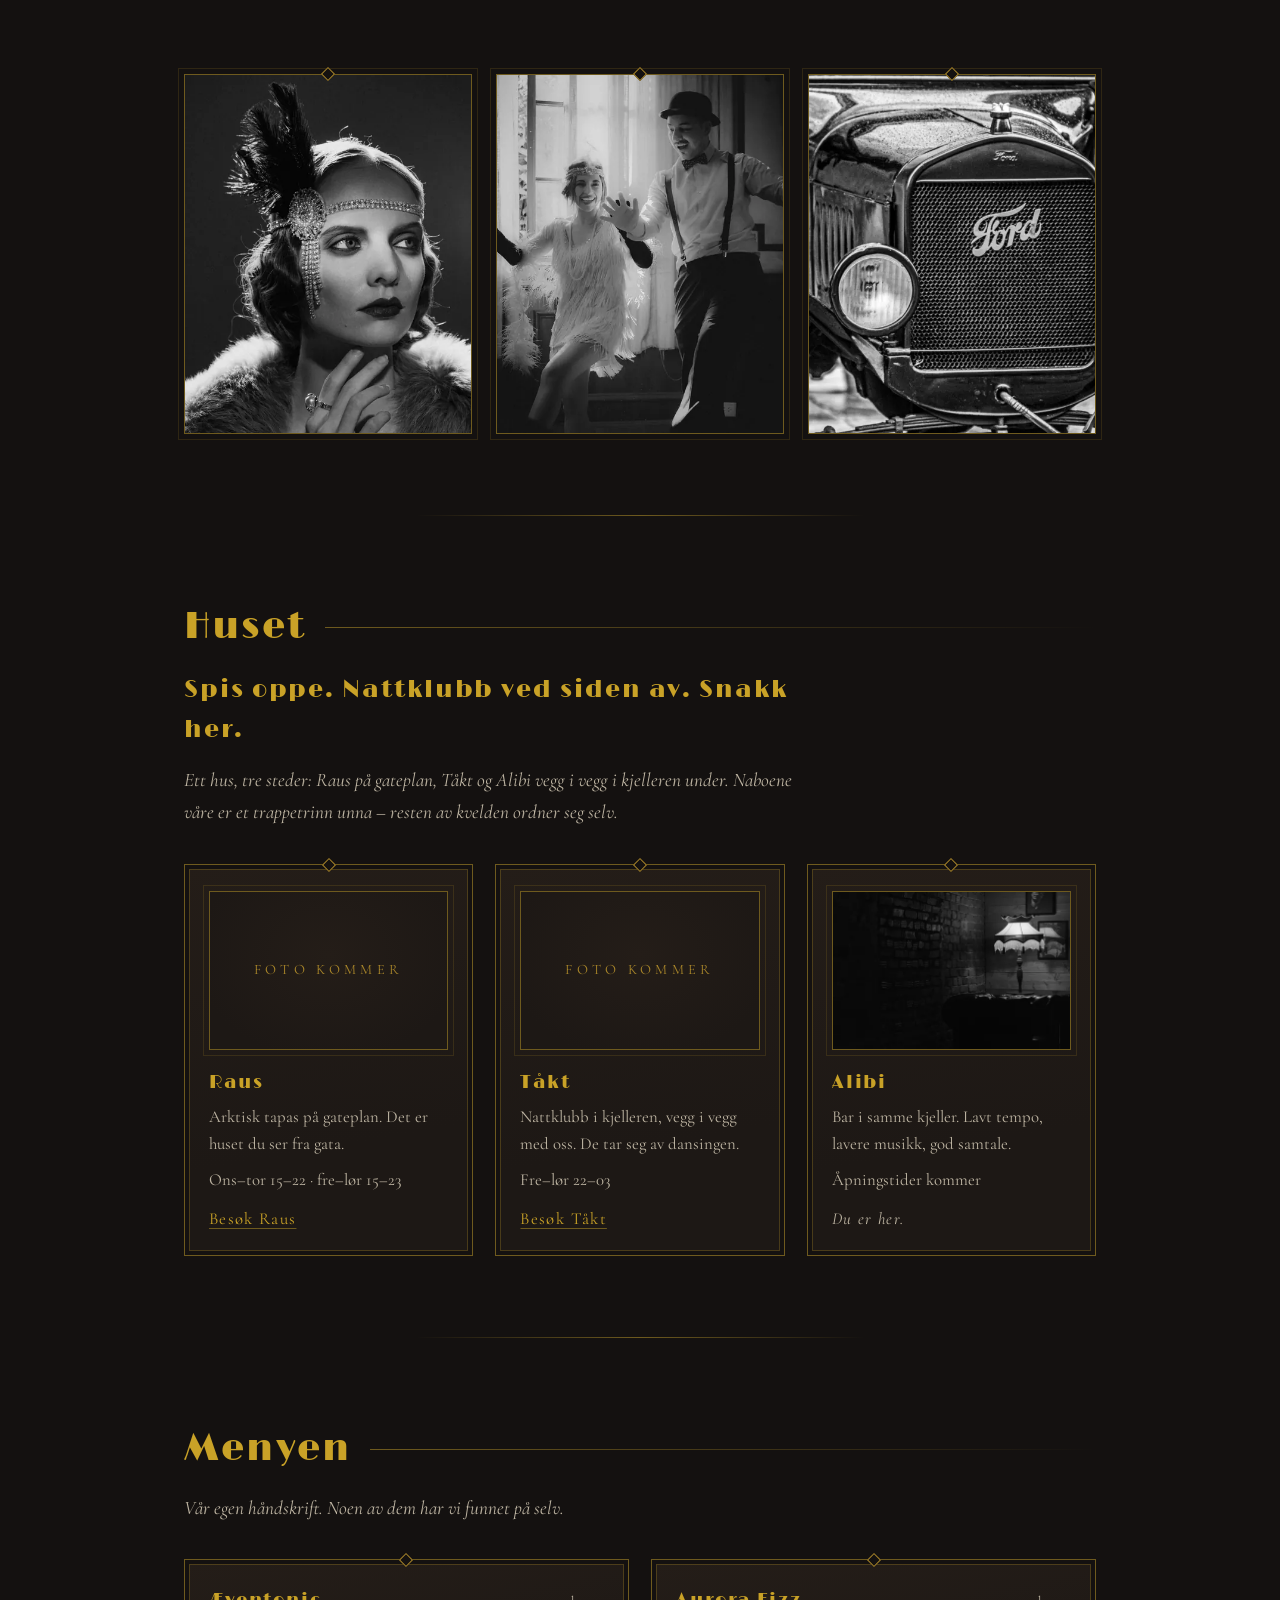
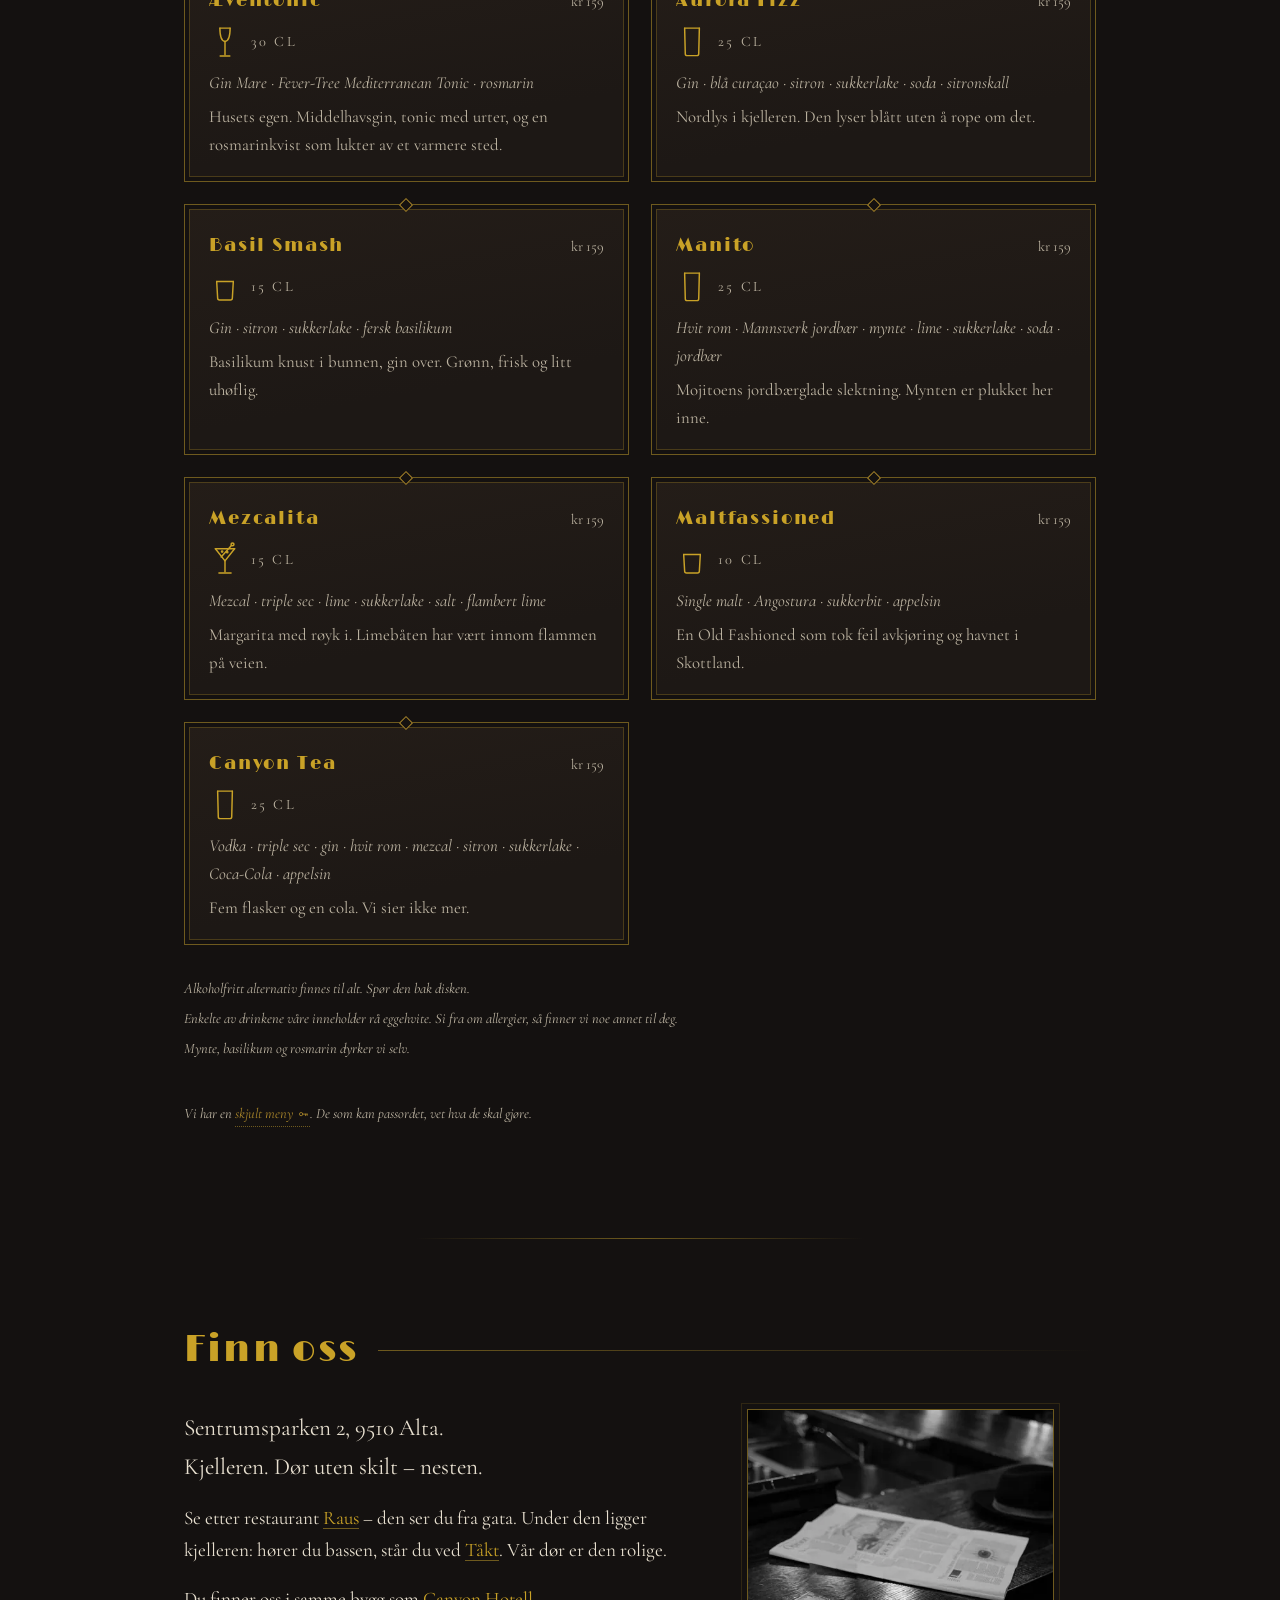
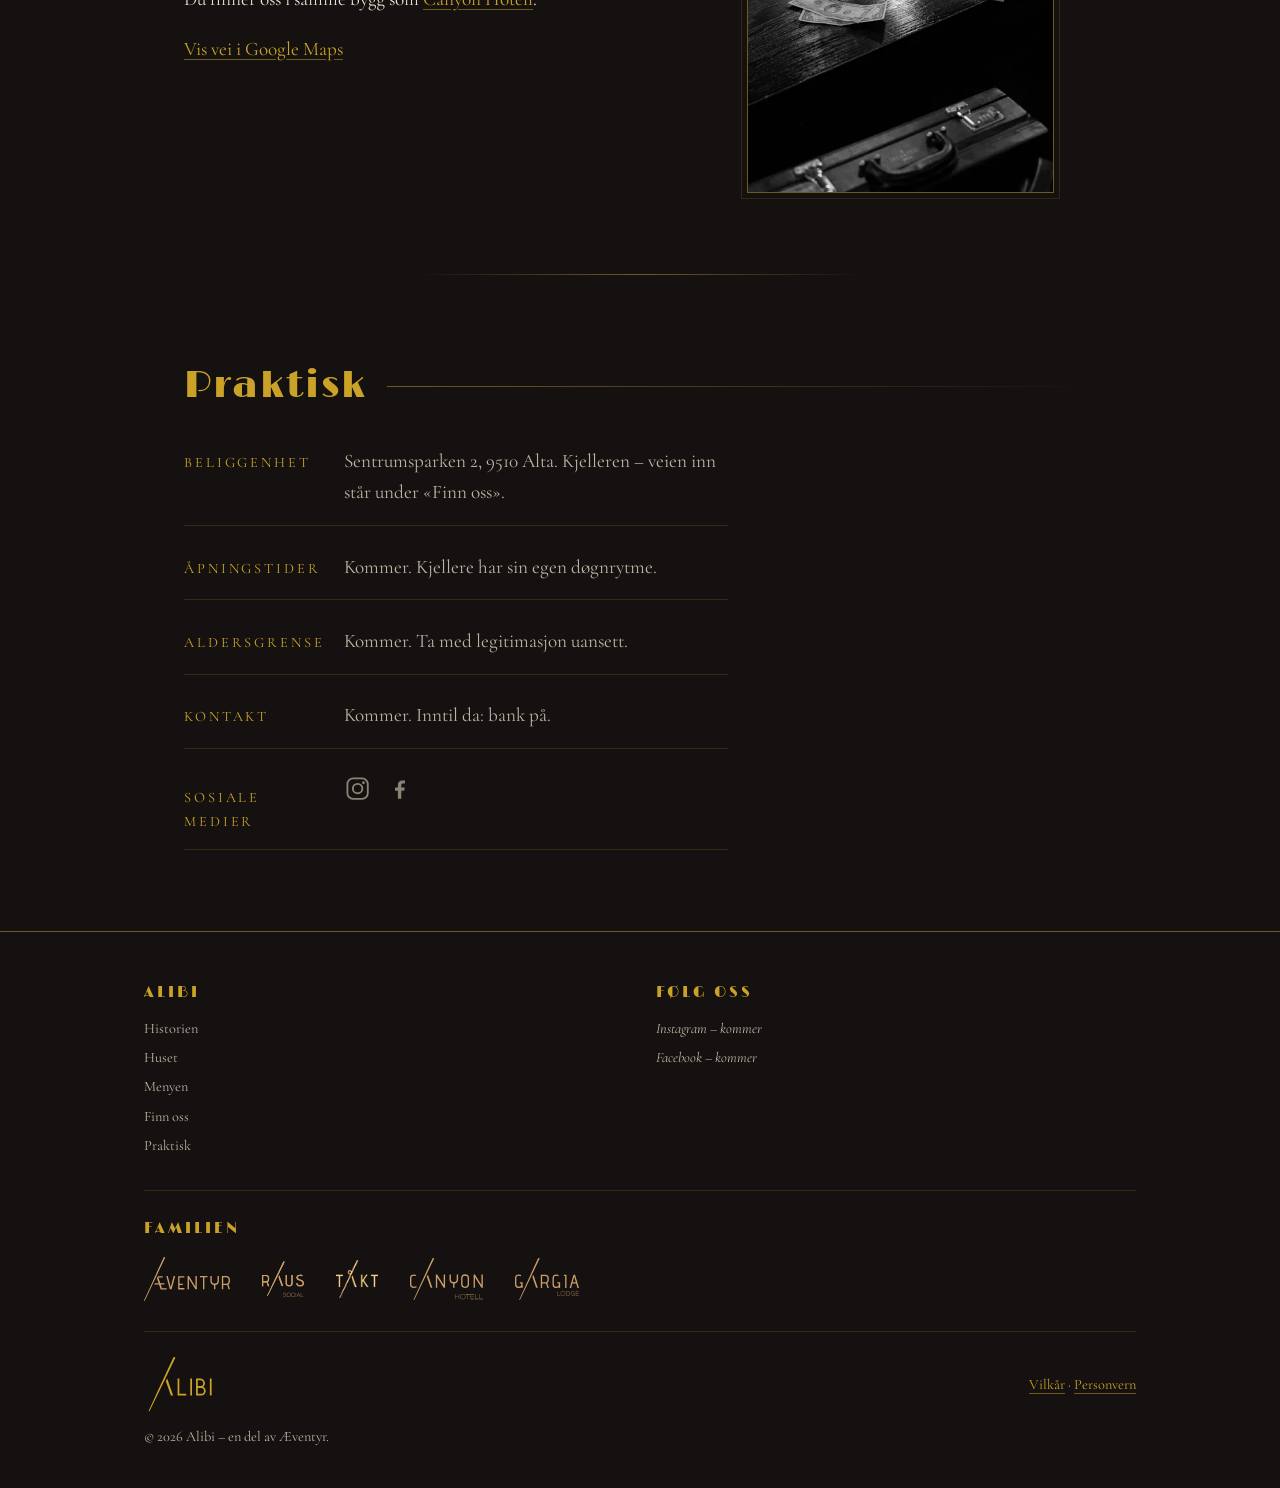
==== commit 404650bd: "fix: lag <video> først når filmen skal spille – WebKit lastet hele fila bak lukket dør Markupen har " ====
--- a/no/index.html
+++ b/no/index.html
@@ -256,15 +256,20 @@
     <p class="velkomst-linje">Du fant oss. Det du ser her, blir mellom oss.</p>
 
     <!-- PLACEHOLDER: eksempelfilm med vannmerke (Envato-forhåndsvisning), lisensieres eller byttes før lansering -->
-    <!-- Hero-filmen: dekor (aria-hidden), lydløs, i loop. Uten autoplay-attributt og
-         med preload="none" med vilje: filmen skal verken lastes eller spille bak lukket
-         dør, ved redusert bevegelse eller i sparemodus – main.js starter den når det
-         passer. Uten JS: plakat + nettleserens egne kontroller (controls fjernes av JS,
-         som viser sin egen pauseknapp). Filer og bytte: tools/lag-hero-film.py. -->
-    <div class="medie-slot medie-slot-hero medie-slot-film">
-      <video class="hero-film" id="hero-film" muted loop playsinline preload="none" controls width="960" height="540" poster="../assets/video/alibi-hero-poster.webp" aria-hidden="true" tabindex="-1">
-        <source src="../assets/video/alibi-hero.mp4" type="video/mp4">
-      </video>
+    <!-- Hero-filmen: dekor, lydløs, i loop. Det ligger med vilje INGEN <video> i DOM-en
+         her – bare plakaten som <img>. main.js lager videoelementet (fra data-film/
+         data-plakat) første gang filmen skal spille: når døra er åpnet, feltet er i
+         syne og verken redusert bevegelse eller sparemodus er på. Grunn: WebKit/Safari
+         laster hele fila for en <video preload="none"> som står i markupen, også bak
+         lukket dør. Uten JS: <noscript>-videoen med nettleserens egne kontroller.
+         Filer og bytte: tools/lag-hero-film.py. -->
+    <div class="medie-slot medie-slot-hero medie-slot-film" id="hero-felt" data-film="../assets/video/alibi-hero.mp4" data-plakat="../assets/video/alibi-hero-poster.webp">
+      <img class="hero-film hero-plakat" src="../assets/video/alibi-hero-poster.webp" width="736" height="414" alt="" decoding="async">
+      <noscript>
+        <video class="hero-film" muted loop playsinline controls preload="none" width="960" height="540" poster="../assets/video/alibi-hero-poster.webp" aria-hidden="true">
+          <source src="../assets/video/alibi-hero.mp4" type="video/mp4">
+        </video>
+      </noscript>
       <button type="button" class="film-knapp" id="film-knapp" data-tilstand="pauset" aria-label="Spill av film" hidden>
         <svg class="film-ikon-pause" viewBox="0 0 16 16" aria-hidden="true" focusable="false"><rect x="3" y="2.5" width="3.4" height="11" fill="currentColor"/><rect x="9.6" y="2.5" width="3.4" height="11" fill="currentColor"/></svg>
         <svg class="film-ikon-spill" viewBox="0 0 16 16" aria-hidden="true" focusable="false"><path d="M4.5,2.5 L13,8 L4.5,13.5 Z" fill="currentColor"/></svg>
